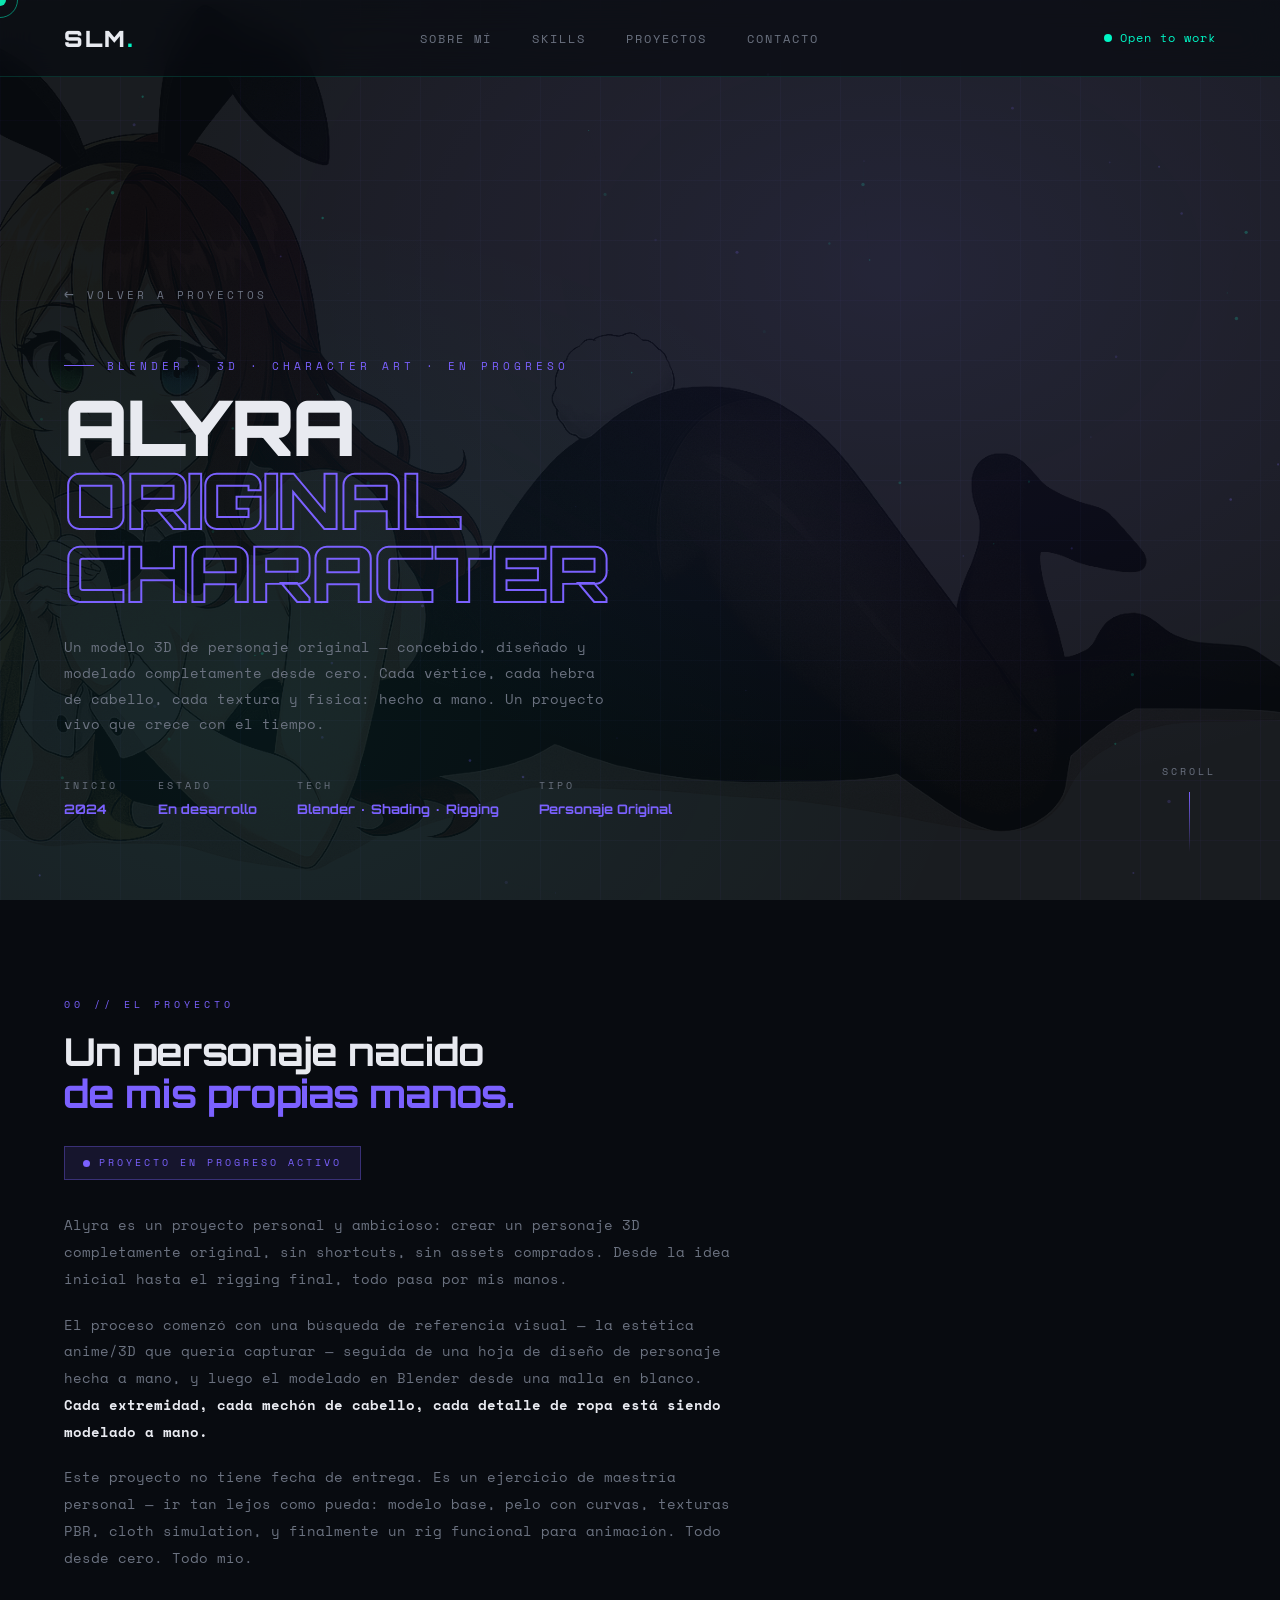
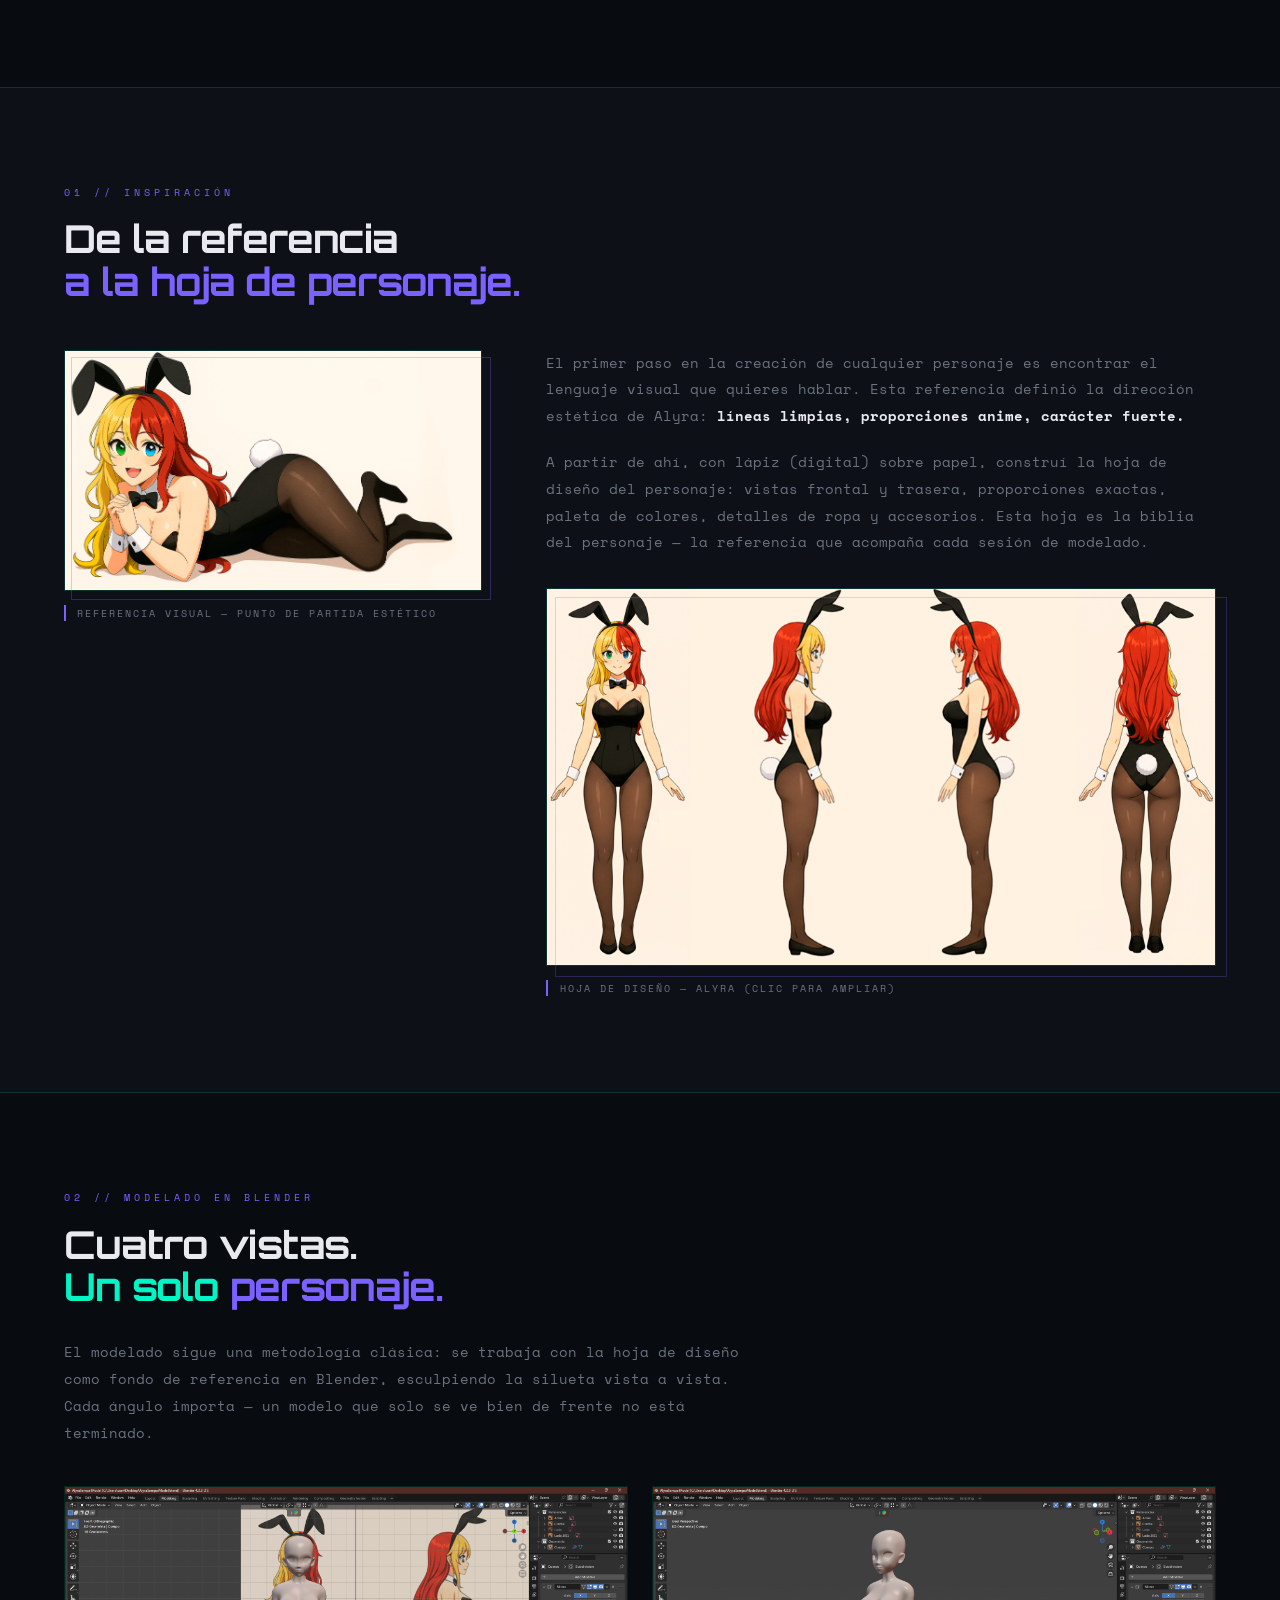
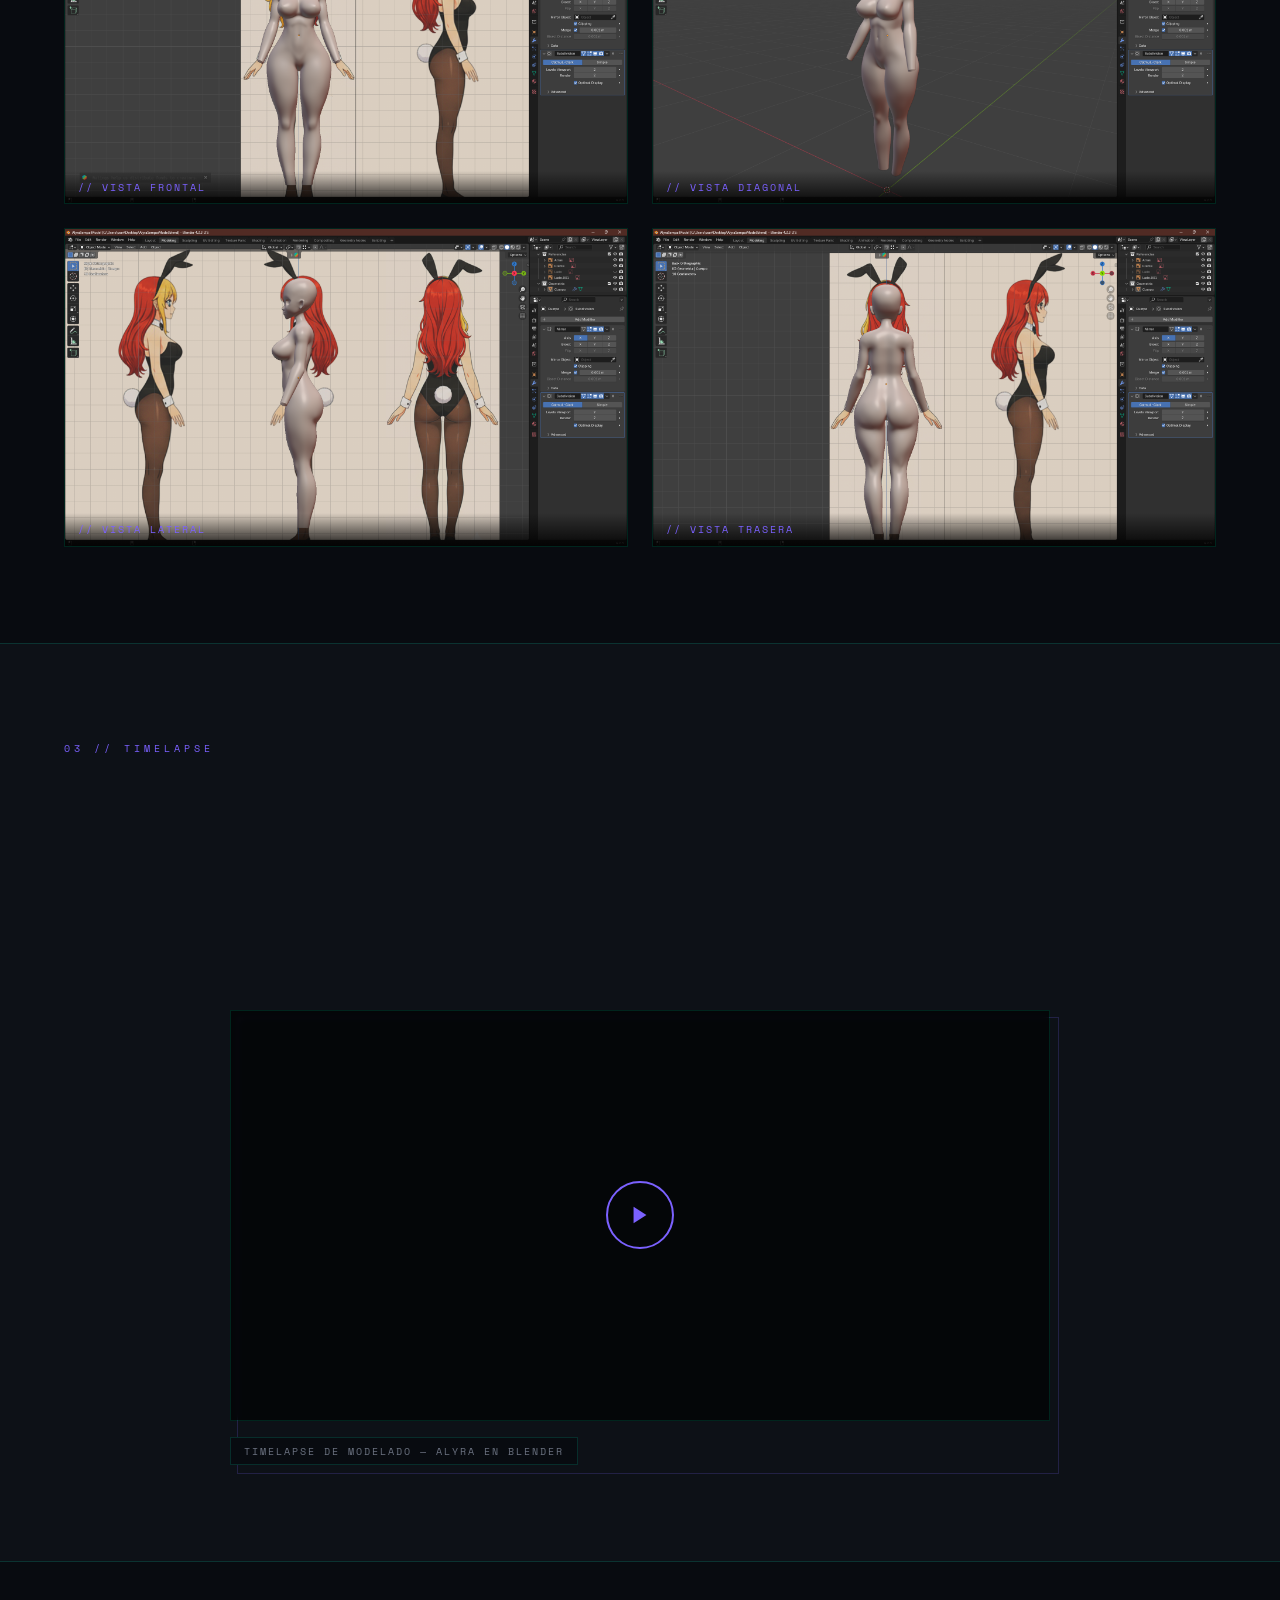
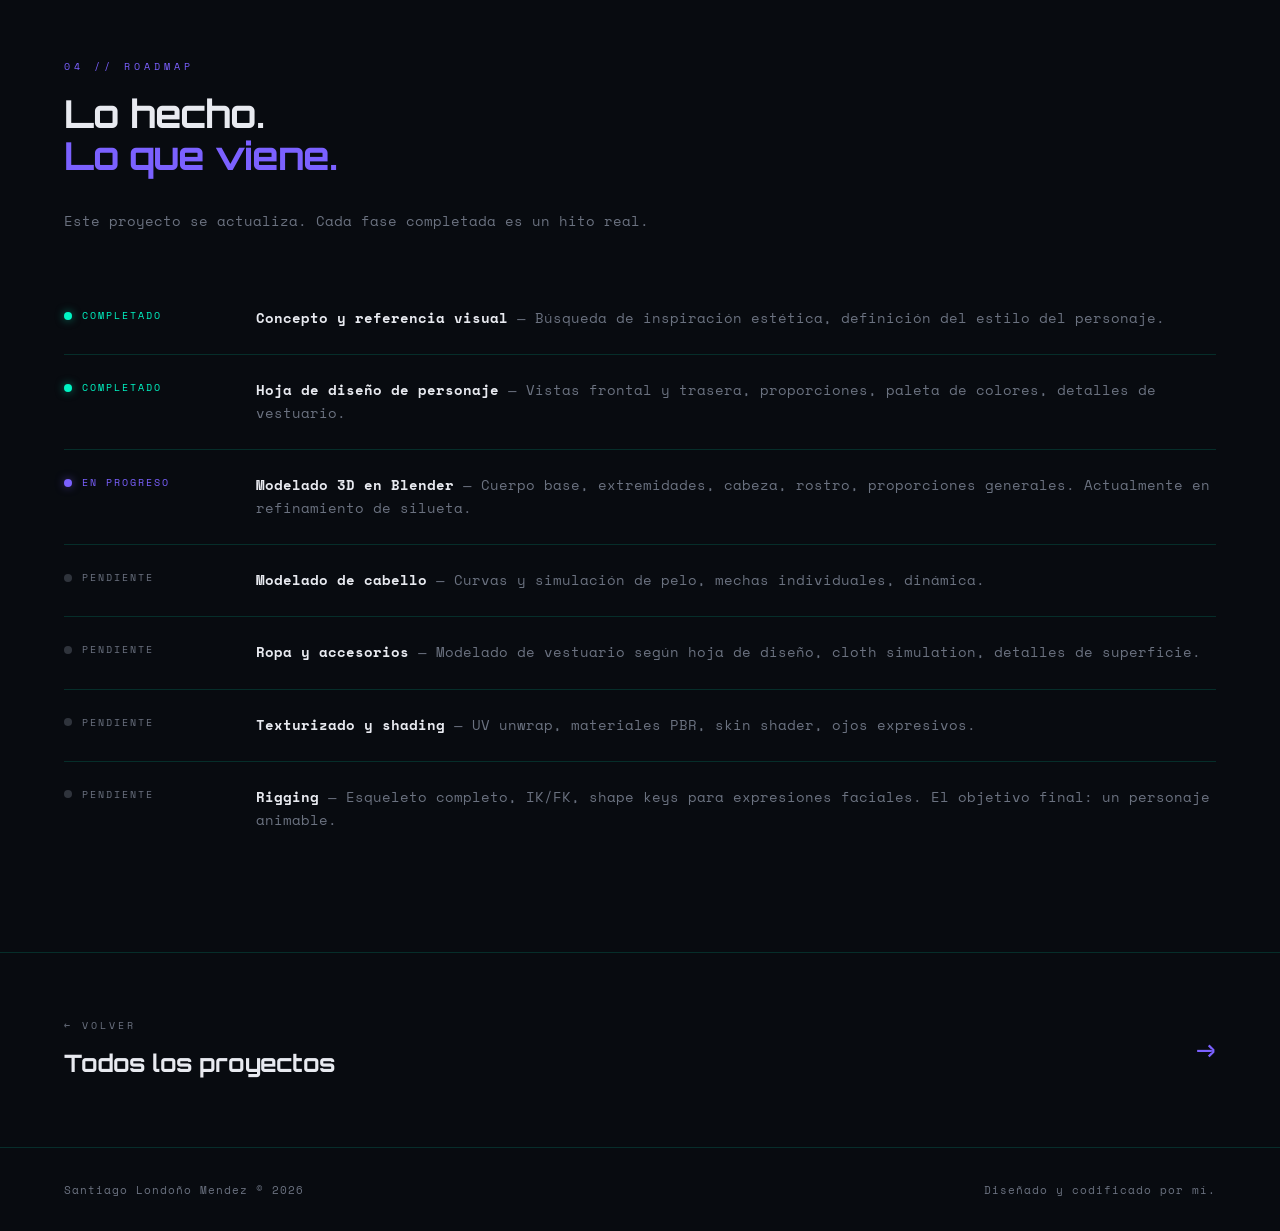
==== alyra.html @ a681f674 "Portafolio con videos configurados en LFS" ====
<!DOCTYPE html>
<html lang="es">
<head>
  <meta charset="UTF-8" />
  <meta name="viewport" content="width=device-width, initial-scale=1.0"/>
  <title>Alyra — Modelo 3D Original | SLM</title>
  <link rel="stylesheet" href="styles.css" />
  <link href="https://fonts.googleapis.com/css2?family=Orbitron:wght@400;700;900&family=Space+Mono:ital,wght@0,400;0,700;1,400&display=swap" rel="stylesheet"/>
  <style>
    /* ===== PROYECTO DETAIL PAGE (mismo base que listenmove) ===== */
    .proj-hero {
      min-height: 100vh;
      display: flex;
      align-items: flex-end;
      padding: 0 4rem 5rem;
      position: relative;
      overflow: hidden;
      z-index: 1;
    }
    .proj-hero-bg {
      position: absolute; inset: 0;
      background: radial-gradient(ellipse at 70% 30%, rgba(123,97,255,0.10) 0%, transparent 60%),
                  radial-gradient(ellipse at 20% 80%, rgba(0,245,196,0.06) 0%, transparent 50%);
      z-index: 0;
    }
    .proj-hero-grid {
      position: absolute; inset: 0;
      background-image:
        linear-gradient(rgba(123,97,255,.03) 1px, transparent 1px),
        linear-gradient(90deg, rgba(123,97,255,.03) 1px, transparent 1px);
      background-size: 60px 60px;
      pointer-events: none;
    }
    .proj-hero-visual {
      position: absolute; inset: 0; z-index: 0;
    }
    .proj-hero-visual img {
      width: 100%; height: 100%;
      object-fit: cover;
      object-position: center top;
      opacity: 0.07;
      filter: grayscale(60%) contrast(1.3);
    }
    .proj-hero-content {
      position: relative; z-index: 2; max-width: 800px;
    }
    .back-link {
      display: inline-flex; align-items: center; gap: .6rem;
      font-size: .7rem; letter-spacing: 3px; text-transform: uppercase;
      color: var(--text-muted); margin-bottom: 3rem;
      transition: color .2s; cursor: none;
    }
    .back-link:hover { color: var(--accent); }
    .back-link .arrow { font-size: 1rem; transition: transform .2s; }
    .back-link:hover .arrow { transform: translateX(-4px); }
    .proj-category {
      font-size: .7rem; letter-spacing: 4px; color: var(--accent2);
      text-transform: uppercase; margin-bottom: 1rem;
      display: flex; align-items: center; gap: .8rem;
    }
    .proj-category::before {
      content: ''; display: block; width: 30px; height: 1px;
      background: var(--accent2);
    }
    .proj-title {
      font-family: var(--font-display);
      font-size: clamp(2.8rem, 6vw, 5.5rem);
      font-weight: 900; line-height: .95;
      letter-spacing: -2px; margin-bottom: 1.5rem;
    }
    .proj-title span {
      display: block; color: transparent;
      -webkit-text-stroke: 2px var(--accent2);
    }
    .proj-subtitle {
      font-size: .9rem; color: var(--text-muted);
      max-width: 550px; line-height: 1.8; margin-bottom: 2.5rem;
    }
    .proj-meta { display: flex; gap: 2.5rem; flex-wrap: wrap; }
    .proj-meta-item { display: flex; flex-direction: column; gap: .25rem; }
    .proj-meta-label { font-size: .6rem; letter-spacing: 3px; color: var(--text-muted); text-transform: uppercase; }
    .proj-meta-val { font-size: .82rem; color: var(--accent2); font-family: var(--font-display); font-weight: 700; }
    .proj-scroll-hint {
      position: absolute; right: 4rem; bottom: 3rem;
      display: flex; flex-direction: column; align-items: center;
      gap: .8rem; font-size: .6rem; letter-spacing: 3px;
      color: var(--text-muted); text-transform: uppercase; z-index: 2;
    }
    .proj-scroll-line {
      width: 1px; height: 60px;
      background: linear-gradient(to bottom, var(--accent2), transparent);
      animation: scrollPulse 2s ease infinite;
    }
    @keyframes scrollPulse {
      0%,100% { opacity:.4; transform: scaleY(1); }
      50% { opacity:1; transform: scaleY(1.2); }
    }

    /* accent2 para Alyra = color violeta/magenta */
    :root { --accent2-rgb: 123,97,255; }

    /* ===== SECTIONS ===== */
    .proj-section {
      position: relative; z-index: 1; padding: 6rem 4rem;
    }
    .proj-section--dark {
      background: var(--bg2);
      border-top: 1px solid var(--border);
      border-bottom: 1px solid var(--border);
    }
    .section-eyebrow {
      font-size: .65rem; letter-spacing: 4px;
      color: var(--accent2); text-transform: uppercase; margin-bottom: 1rem;
    }
    .prose-title {
      font-family: var(--font-display);
      font-size: clamp(1.8rem, 3vw, 2.8rem);
      font-weight: 700; margin-bottom: 2rem;
      letter-spacing: -1px; line-height: 1.1;
    }
    .prose-title .hl { color: var(--accent2); }
    .prose-title .hl-g { color: var(--accent); }
    .prose {
      max-width: 680px; color: var(--text-muted);
      font-size: .88rem; line-height: 1.9;
    }
    .prose p { margin-bottom: 1.2rem; }
    .prose strong { color: var(--text); }

    /* ===== STATUS BADGE ===== */
    .wip-badge {
      display: inline-flex; align-items: center; gap: .6rem;
      background: rgba(123,97,255,.12);
      border: 1px solid rgba(123,97,255,.35);
      padding: .45rem 1.1rem;
      font-size: .65rem; letter-spacing: 3px;
      text-transform: uppercase; color: var(--accent2);
      margin-bottom: 2rem;
    }
    .wip-dot {
      width: 7px; height: 7px; border-radius: 50%;
      background: var(--accent2);
      animation: wipPulse 1.5s ease infinite;
    }
    @keyframes wipPulse {
      0%,100% { opacity:1; transform:scale(1); }
      50% { opacity:.4; transform:scale(.7); }
    }

    /* ===== INSPIRATION BLOCK ===== */
    .inspiration-grid {
      display: grid;
      grid-template-columns: 1fr 1.6fr;
      gap: 4rem; align-items: start;
      margin-top: 3rem;
    }
    .insp-img-wrap {
      position: relative;
    }
    .insp-img-wrap img {
      width: 100%; display: block;
      border: 1px solid var(--border);
      object-fit: cover;
    }
    .insp-img-glow {
      position: absolute; inset: -1px;
      border: 1px solid var(--accent2);
      opacity: .3; pointer-events: none;
      transform: translate(8px, 8px);
      transition: transform .4s;
    }
    .insp-img-wrap:hover .insp-img-glow { transform: translate(4px, 4px); }
    .insp-label {
      font-size: .6rem; letter-spacing: 2px;
      color: var(--text-muted); text-transform: uppercase;
      margin-top: .9rem; border-left: 2px solid var(--accent2);
      padding-left: .7rem;
    }

    /* ===== HOJA DE PERSONAJE ===== */
    .hoja-wrap {
      position: relative; margin-top: 2rem;
      cursor: zoom-in;
    }
    .hoja-wrap img {
      width: 100%; display: block;
      border: 1px solid var(--border);
    }
    .hoja-wrap:hover img { filter: brightness(1.05); }
    .hoja-glow {
      position: absolute; inset: -1px;
      border: 1px solid var(--accent2);
      opacity: .25; pointer-events: none;
      transform: translate(10px, 10px);
      transition: transform .4s;
    }
    .hoja-wrap:hover .hoja-glow { transform: translate(5px, 5px); }

    /* ===== VISTAS GRID ===== */
    .vistas-grid {
      display: grid;
      grid-template-columns: repeat(2, 1fr);
      gap: 1.5rem;
      margin-top: 2.5rem;
    }
    .vista-card {
      position: relative; overflow: hidden;
      background: #000; border: 1px solid var(--border);
      cursor: zoom-in; transition: border-color .3s;
    }
    .vista-card:hover { border-color: rgba(123,97,255,.5); }
    .vista-card img {
      width: 100%; display: block;
      object-fit: cover; transition: transform .4s, filter .3s;
    }
    .vista-card:hover img { transform: scale(1.03); filter: brightness(1.08); }
    .vista-card-label {
      position: absolute; bottom: 0; left: 0; right: 0;
      padding: .5rem .8rem;
      background: linear-gradient(transparent, rgba(0,0,0,.85));
      font-size: .6rem; letter-spacing: 2px;
      color: var(--accent2); text-transform: uppercase;
    }
    .vista-glow {
      position: absolute; inset: -1px;
      border: 1px solid var(--accent2);
      opacity: 0; pointer-events: none;
      transition: opacity .3s;
    }
    .vista-card:hover .vista-glow { opacity: .3; }

    /* ===== TIMELAPSE VIDEO ===== */
    .video-player {
      position: relative; background: #000;
      border: 1px solid var(--border);
      overflow: hidden; cursor: pointer;
    }
    .video-player video {
      width: 100%; display: block; object-fit: cover;
    }
    .vp-init-overlay {
      position: absolute; inset: 0;
      display: flex; align-items: center; justify-content: center;
      background: rgba(8,11,16,.55);
      backdrop-filter: blur(3px);
      transition: opacity .3s; z-index: 4;
    }
    .vp-init-overlay.hidden { opacity: 0; pointer-events: none; }
    .vp-big-btn {
      width: 68px; height: 68px; background: none;
      border: 2px solid var(--accent2); border-radius: 50%;
      display: flex; align-items: center; justify-content: center;
      color: var(--accent2); transition: all .2s; cursor: pointer;
    }
    .vp-big-btn:hover { background: var(--accent2); color: var(--bg); transform: scale(1.1); }
    .vp-controls {
      position: absolute; bottom: 0; left: 0; right: 0;
      padding: .5rem .8rem .6rem;
      background: linear-gradient(transparent, rgba(0,0,0,.85));
      display: flex; align-items: center; gap: .6rem;
      z-index: 5; opacity: 0; transition: opacity .25s;
    }
    .video-player:hover .vp-controls,
    .video-player.active .vp-controls { opacity: 1; }
    .vp-btn {
      background: none; border: none; cursor: pointer;
      color: var(--accent2); padding: 2px;
      display: flex; align-items: center; justify-content: center;
      flex-shrink: 0; transition: color .15s, transform .15s;
    }
    .vp-btn:hover { color: #fff; transform: scale(1.15); }
    .vp-btn svg { pointer-events: none; }
    .vp-progress {
      flex: 1; position: relative; height: 4px;
      background: rgba(255,255,255,.2); border-radius: 2px; cursor: pointer;
    }
    .vp-progress-fill {
      position: absolute; top: 0; left: 0;
      height: 100%; width: 0%;
      background: linear-gradient(90deg, var(--accent2), var(--accent));
      border-radius: 2px; pointer-events: none;
      transition: width .1s linear;
    }
    .vp-progress-thumb {
      position: absolute; top: 50%; transform: translateY(-50%);
      width: 12px; height: 12px; background: var(--accent2);
      border-radius: 50%; margin-left: -6px; pointer-events: none;
      transition: left .1s linear;
      box-shadow: 0 0 6px rgba(123,97,255,.6);
    }
    .vp-time {
      font-size: .6rem; letter-spacing: 1px;
      color: var(--text-muted); white-space: nowrap;
      flex-shrink: 0; min-width: 72px; text-align: right;
    }
    .vp-seek-flash {
      position: absolute; top: 50%; left: 50%;
      transform: translate(-50%,-50%);
      font-family: var(--font-display); font-size: .75rem;
      letter-spacing: 2px; color: var(--accent2);
      background: rgba(8,11,16,.7); padding: .4rem .9rem;
      border: 1px solid var(--border); pointer-events: none;
      opacity: 0; transition: opacity .2s; z-index: 6; white-space: nowrap;
    }
    .vp-seek-flash.show { opacity: 1; }
    .vp-btn.vp-fs { margin-left: auto; }

    /* Fullscreen scaling */
    .video-player:-webkit-full-screen,
    .video-player:fullscreen {
      background: #000; width: 100vw !important; height: 100vh !important;
      display: flex; align-items: center; justify-content: center;
    }
    .video-player:-webkit-full-screen video,
    .video-player:fullscreen video {
      width: 100vw !important; height: 100vh !important;
      object-fit: contain !important; max-height: 100vh;
    }
    .video-player:-webkit-full-screen .vp-controls,
    .video-player:fullscreen .vp-controls {
      position: fixed; bottom: 0; left: 0; right: 0;
      z-index: 99999; opacity: 1;
    }

    /* ===== ROADMAP ===== */
    .roadmap {
      margin-top: 3rem;
      display: flex; flex-direction: column; gap: 0;
    }
    .roadmap-item {
      display: grid; grid-template-columns: 160px 1fr;
      gap: 2rem; align-items: start;
      padding: 1.5rem 0; border-bottom: 1px solid var(--border);
      position: relative;
    }
    .roadmap-item:last-child { border-bottom: none; }
    .roadmap-status {
      display: flex; align-items: center; gap: .6rem;
      font-size: .65rem; letter-spacing: 2px;
      text-transform: uppercase;
    }
    .roadmap-status.done { color: var(--accent); }
    .roadmap-status.done .rs-dot { background: var(--accent); box-shadow: 0 0 8px rgba(0,245,196,.5); }
    .roadmap-status.wip { color: var(--accent2); }
    .roadmap-status.wip .rs-dot {
      background: var(--accent2);
      box-shadow: 0 0 8px rgba(123,97,255,.5);
      animation: wipPulse 1.5s ease infinite;
    }
    .roadmap-status.pending { color: var(--text-muted); }
    .roadmap-status.pending .rs-dot { background: var(--text-muted); opacity: .4; }
    .rs-dot { width: 8px; height: 8px; border-radius: 50%; flex-shrink: 0; }
    .roadmap-desc { font-size: .85rem; color: var(--text-muted); line-height: 1.7; }
    .roadmap-desc strong { color: var(--text); }

    /* ===== MEDIA CONTAINER (labels) ===== */
    .media-container { position: relative; }
    .media-label {
      position: relative; display: inline-block;
      margin-top: 1rem; left: 0;
      background: var(--bg); border: 1px solid var(--border);
      color: var(--text-muted); font-size: .6rem;
      letter-spacing: 2px; padding: .3rem .8rem;
      text-transform: uppercase; z-index: 10;
    }
    .media-glow {
      position: absolute; inset: -1px;
      border: 1px solid var(--accent2);
      opacity: .2; pointer-events: none;
      transform: translate(8px,8px); transition: transform .4s;
    }
    .media-container:hover .media-glow { transform: translate(4px,4px); }

    /* ===== NEXT / BACK ===== */
    .next-proj {
      border-top: 1px solid var(--border);
      padding: 4rem; display: flex;
      align-items: center; justify-content: space-between;
      position: relative; z-index: 1; transition: background .3s;
    }
    .next-proj:hover { background: var(--bg2); }
    .next-label { font-size: .65rem; letter-spacing: 3px; color: var(--text-muted); text-transform: uppercase; margin-bottom: .5rem; }
    .next-title { font-family: var(--font-display); font-size: 1.5rem; font-weight: 700; color: var(--text); transition: color .3s; }
    .next-proj:hover .next-title { color: var(--accent2); }
    .next-arrow { font-size: 2rem; color: var(--accent2); transition: transform .3s; }
    .next-proj:hover .next-arrow { transform: translateX(8px); }

    /* ===== LIGHTBOX ===== */
    .lightbox-overlay {
      position: fixed; inset: 0;
      background: rgba(0,0,0,.93);
      z-index: 9999; display: flex;
      align-items: center; justify-content: center;
      opacity: 0; pointer-events: none; transition: opacity .3s;
      cursor: zoom-out;
    }
    .lightbox-overlay.active { opacity: 1; pointer-events: all; }
    .lightbox-overlay img {
      max-width: 92vw; max-height: 90vh;
      object-fit: contain;
      border: 1px solid rgba(123,97,255,.3);
      box-shadow: 0 0 60px rgba(123,97,255,.15);
    }
    .lightbox-close {
      position: absolute; top: 1.5rem; right: 1.5rem;
      background: none; border: 1px solid rgba(123,97,255,.4);
      color: var(--accent2); font-size: 1.2rem;
      width: 40px; height: 40px;
      display: flex; align-items: center; justify-content: center;
      cursor: pointer; transition: all .2s;
    }
    .lightbox-close:hover { background: var(--accent2); color: var(--bg); }

    /* ===== RESPONSIVE ===== */
    @media (max-width: 900px) {
      .proj-hero { padding: 0 1.5rem 4rem; }
      .proj-scroll-hint { display: none; }
      .proj-section { padding: 4rem 1.5rem; }
      .inspiration-grid { grid-template-columns: 1fr; gap: 2.5rem; }
      .vistas-grid { grid-template-columns: 1fr; }
      .roadmap-item { grid-template-columns: 1fr; gap: .5rem; }
      .next-proj { padding: 3rem 1.5rem; }
    }
  </style>
</head>
<body>

  <div class="cursor"></div>
  <div class="cursor-trail"></div>
  <canvas id="particles-canvas"></canvas>

  <!-- NAVBAR -->
  <nav class="navbar">
    <a href="index.html" class="nav-logo">SLM<span class="dot">.</span></a>
    <ul class="nav-links">
      <li><a href="index.html#sobre-mi">Sobre mí</a></li>
      <li><a href="index.html#habilidades">Skills</a></li>
      <li><a href="index.html#proyectos">Proyectos</a></li>
      <li><a href="index.html#contacto">Contacto</a></li>
    </ul>
    <div class="nav-status">
      <span class="status-dot"></span> Open to work
    </div>
  </nav>

  <!-- ── HERO ── -->
  <section class="proj-hero">
    <div class="proj-hero-bg"></div>
    <div class="proj-hero-grid"></div>
    <div class="proj-hero-visual">
      <img src="Alyra/LadyConejita.png" alt="Alyra reference" />
    </div>

    <div class="proj-hero-content">
      <a href="index.html#proyectos" class="back-link">
        <span class="arrow">←</span> Volver a proyectos
      </a>
      <div class="proj-category">Blender · 3D · Character Art · En progreso</div>
      <h1 class="proj-title">
        ALYRA
        <span>ORIGINAL CHARACTER</span>
      </h1>
      <p class="proj-subtitle">
        Un modelo 3D de personaje original — concebido, diseñado y modelado completamente
        desde cero. Cada vértice, cada hebra de cabello, cada textura y física: hecho a mano.
        Un proyecto vivo que crece con el tiempo.
      </p>
      <div class="proj-meta">
        <div class="proj-meta-item">
          <span class="proj-meta-label">Inicio</span>
          <span class="proj-meta-val">2024</span>
        </div>
        <div class="proj-meta-item">
          <span class="proj-meta-label">Estado</span>
          <span class="proj-meta-val">En desarrollo</span>
        </div>
        <div class="proj-meta-item">
          <span class="proj-meta-label">Tech</span>
          <span class="proj-meta-val">Blender · Shading · Rigging</span>
        </div>
        <div class="proj-meta-item">
          <span class="proj-meta-label">Tipo</span>
          <span class="proj-meta-val">Personaje Original</span>
        </div>
      </div>
    </div>

    <div class="proj-scroll-hint">
      <span>scroll</span>
      <div class="proj-scroll-line"></div>
    </div>
  </section>

  <!-- ── INTRO ── -->
  <section class="proj-section reveal">
    <div class="section-eyebrow">00 // El proyecto</div>
    <h2 class="prose-title">Un personaje nacido<br><span class="hl">de mis propias manos.</span></h2>
    <div class="wip-badge">
      <div class="wip-dot"></div>
      Proyecto en progreso activo
    </div>
    <div class="prose">
      <p>
        Alyra es un proyecto personal y ambicioso: crear un personaje 3D completamente original,
        sin shortcuts, sin assets comprados. Desde la idea inicial hasta el rigging final,
        todo pasa por mis manos.
      </p>
      <p>
        El proceso comenzó con una búsqueda de referencia visual — la estética anime/3D que quería
        capturar — seguida de una hoja de diseño de personaje hecha a mano, y luego el modelado
        en Blender desde una malla en blanco. <strong>Cada extremidad, cada mechón de cabello,
        cada detalle de ropa está siendo modelado a mano.</strong>
      </p>
      <p>
        Este proyecto no tiene fecha de entrega. Es un ejercicio de maestría personal — ir tan lejos
        como pueda: modelo base, pelo con curvas, texturas PBR, cloth simulation, y finalmente
        un rig funcional para animación. Todo desde cero. Todo mío.
      </p>
    </div>
  </section>

  <!-- ── INSPIRACIÓN ── -->
  <section class="proj-section proj-section--dark">
    <div class="section-eyebrow">01 // Inspiración</div>
    <h2 class="prose-title reveal">De la referencia<br><span class="hl">a la hoja de personaje.</span></h2>

    <div class="inspiration-grid reveal">
      <div>
        <div class="insp-img-wrap" style="cursor:zoom-in;">
          <img src="Alyra/LadyConejita.png" alt="Referencia Lady Conejita" id="insp-ref" />
          <div class="insp-img-glow"></div>
        </div>
        <div class="insp-label">Referencia visual — punto de partida estético</div>
      </div>

      <div>
        <div class="prose" style="margin-bottom:1.5rem;">
          <p>
            El primer paso en la creación de cualquier personaje es encontrar el lenguaje visual
            que quieres hablar. Esta referencia definió la dirección estética de Alyra:
            <strong>líneas limpias, proporciones anime, carácter fuerte.</strong>
          </p>
          <p>
            A partir de ahí, con lápiz (digital) sobre papel, construí la hoja de diseño del personaje:
            vistas frontal y trasera, proporciones exactas, paleta de colores, detalles de ropa y accesorios.
            Esta hoja es la biblia del personaje — la referencia que acompaña cada sesión de modelado.
          </p>
        </div>
        <div class="hoja-wrap" id="hoja-clickable">
          <img src="Alyra/hoja diseñoCorrecta.png" alt="Hoja de diseño de personaje Alyra" />
          <div class="hoja-glow"></div>
        </div>
        <div class="insp-label" style="margin-top:.9rem;">Hoja de diseño — Alyra (clic para ampliar)</div>
      </div>
    </div>
  </section>

  <!-- ── MODELADO ── -->
  <section class="proj-section">
    <div class="section-eyebrow">02 // Modelado en Blender</div>
    <h2 class="prose-title reveal">Cuatro vistas.<br><span class="hl-g">Un solo</span> <span class="hl">personaje.</span></h2>

    <div class="prose reveal" style="margin-bottom:2.5rem;">
      <p>
        El modelado sigue una metodología clásica: se trabaja con la hoja de diseño como fondo
        de referencia en Blender, esculpiendo la silueta vista a vista. Cada ángulo importa —
        un modelo que solo se ve bien de frente no está terminado.
      </p>
    </div>

    <div class="vistas-grid reveal">
      <div class="vista-card" data-img="Alyra/Mirar2.png">
        <img src="Alyra/Mirar2.png" alt="Vista frontal — Alyra en Blender" />
        <div class="vista-card-label">// Vista frontal</div>
        <div class="vista-glow"></div>
      </div>
      <div class="vista-card" data-img="Alyra/mirar1.png">
        <img src="Alyra/mirar1.png" alt="Vista diagonal — Alyra en Blender" />
        <div class="vista-card-label">// Vista diagonal</div>
        <div class="vista-glow"></div>
      </div>
      <div class="vista-card" data-img="Alyra/lateral.png">
        <img src="Alyra/lateral.png" alt="Vista lateral — Alyra en Blender" />
        <div class="vista-card-label">// Vista lateral</div>
        <div class="vista-glow"></div>
      </div>
      <div class="vista-card" data-img="Alyra/tracera.png">
        <img src="Alyra/tracera.png" alt="Vista trasera — Alyra en Blender" />
        <div class="vista-card-label">// Vista trasera</div>
        <div class="vista-glow"></div>
      </div>
    </div>
  </section>

  <!-- ── TIMELAPSE ── -->
  <section class="proj-section proj-section--dark">
    <div class="section-eyebrow">03 // Timelapse</div>
    <h2 class="prose-title reveal">De la nada<br><span class="hl">a la forma.</span></h2>

    <div class="prose reveal" style="margin-bottom:2.5rem;">
      <p>
        Este timelapse documenta el progreso del modelado: desde los primeros bloques sin forma
        hasta las curvas y silueta reconocibles del personaje. Cada frame fue capturado durante
        sesiones reales de trabajo.
      </p>
    </div>

    <div class="reveal" style="max-width: 820px; margin: 0 auto;">
      <div class="media-container">
        <div class="video-player" data-vid="vid-alyra">
          <video id="vid-alyra" src="Alyra/VideoAlyra.mp4" preload="metadata" playsinline></video>
          <div class="vp-init-overlay" id="vpi-alyra">
            <button class="vp-big-btn">
              <svg viewBox="0 0 24 24" fill="currentColor" width="22" height="22"><polygon points="5,3 19,12 5,21"/></svg>
            </button>
          </div>
          <div class="vp-seek-flash" id="vsf-alyra"></div>
          <div class="vp-controls">
            <button class="vp-btn" data-action="rewind" title="-10s">
              <svg viewBox="0 0 24 24" fill="currentColor" width="18" height="18"><path d="M12 5V1L7 6l5 5V7c3.31 0 6 2.69 6 6s-2.69 6-6 6-6-2.69-6-6H4c0 4.42 3.58 8 8 8s8-3.58 8-8-3.58-8-8-8z"/></svg>
            </button>
            <button class="vp-btn" data-action="playpause" title="Play/Pause">
              <svg class="icon-pause" viewBox="0 0 24 24" fill="currentColor" width="20" height="20"><rect x="5" y="3" width="4" height="18" rx="1"/><rect x="15" y="3" width="4" height="18" rx="1"/></svg>
              <svg class="icon-play" viewBox="0 0 24 24" fill="currentColor" width="20" height="20" style="display:none"><polygon points="5,3 19,12 5,21"/></svg>
            </button>
            <button class="vp-btn" data-action="forward" title="+10s">
              <svg viewBox="0 0 24 24" fill="currentColor" width="18" height="18"><path d="M12 5V1l5 5-5 5V7c-3.31 0-6 2.69-6 6s2.69 6 6 6 6-2.69 6-6h2c0 4.42-3.58 8-8 8s-8-3.58-8-8 3.58-8 8-8z"/></svg>
            </button>
            <div class="vp-progress" data-action="seek">
              <div class="vp-progress-fill"></div>
              <div class="vp-progress-thumb"></div>
            </div>
            <span class="vp-time">0:00 / 0:00</span>
            <button class="vp-btn vp-fs" data-action="fullscreen" title="Pantalla completa">
              <svg viewBox="0 0 24 24" fill="currentColor" width="16" height="16"><path d="M7 14H5v5h5v-2H7v-3zm-2-4h2V7h3V5H5v5zm12 7h-3v2h5v-5h-2v3zM14 5v2h3v3h2V5h-5z"/></svg>
            </button>
          </div>
        </div>
        <div class="media-label">Timelapse de modelado — Alyra en Blender</div>
        <div class="media-glow"></div>
      </div>
    </div>
  </section>

  <!-- ── ROADMAP ── -->
  <section class="proj-section">
    <div class="section-eyebrow">04 // Roadmap</div>
    <h2 class="prose-title reveal">Lo hecho.<br><span class="hl">Lo que viene.</span></h2>

    <div class="prose reveal" style="margin-bottom:.5rem;">
      <p>Este proyecto se actualiza. Cada fase completada es un hito real.</p>
    </div>

    <div class="roadmap reveal">
      <div class="roadmap-item">
        <div class="roadmap-status done">
          <div class="rs-dot"></div> Completado
        </div>
        <div class="roadmap-desc">
          <strong>Concepto y referencia visual</strong> — Búsqueda de inspiración estética,
          definición del estilo del personaje.
        </div>
      </div>
      <div class="roadmap-item">
        <div class="roadmap-status done">
          <div class="rs-dot"></div> Completado
        </div>
        <div class="roadmap-desc">
          <strong>Hoja de diseño de personaje</strong> — Vistas frontal y trasera, proporciones,
          paleta de colores, detalles de vestuario.
        </div>
      </div>
      <div class="roadmap-item">
        <div class="roadmap-status wip">
          <div class="rs-dot"></div> En progreso
        </div>
        <div class="roadmap-desc">
          <strong>Modelado 3D en Blender</strong> — Cuerpo base, extremidades, cabeza,
          rostro, proporciones generales. Actualmente en refinamiento de silueta.
        </div>
      </div>
      <div class="roadmap-item">
        <div class="roadmap-status pending">
          <div class="rs-dot"></div> Pendiente
        </div>
        <div class="roadmap-desc">
          <strong>Modelado de cabello</strong> — Curvas y simulación de pelo,
          mechas individuales, dinámica.
        </div>
      </div>
      <div class="roadmap-item">
        <div class="roadmap-status pending">
          <div class="rs-dot"></div> Pendiente
        </div>
        <div class="roadmap-desc">
          <strong>Ropa y accesorios</strong> — Modelado de vestuario según hoja de diseño,
          cloth simulation, detalles de superficie.
        </div>
      </div>
      <div class="roadmap-item">
        <div class="roadmap-status pending">
          <div class="rs-dot"></div> Pendiente
        </div>
        <div class="roadmap-desc">
          <strong>Texturizado y shading</strong> — UV unwrap, materiales PBR,
          skin shader, ojos expresivos.
        </div>
      </div>
      <div class="roadmap-item">
        <div class="roadmap-status pending">
          <div class="rs-dot"></div> Pendiente
        </div>
        <div class="roadmap-desc">
          <strong>Rigging</strong> — Esqueleto completo, IK/FK, shape keys para expresiones
          faciales. El objetivo final: un personaje animable.
        </div>
      </div>
    </div>
  </section>

  <!-- ── BACK ── -->
  <a href="index.html#proyectos" class="next-proj">
    <div>
      <div class="next-label">← Volver</div>
      <div class="next-title">Todos los proyectos</div>
    </div>
    <div class="next-arrow">→</div>
  </a>

  <footer class="footer">
    <span>Santiago Londoño Mendez © 2026</span>
    <span>Diseñado y codificado por mí.</span>
  </footer>

  <!-- LIGHTBOX -->
  <div class="lightbox-overlay" id="lightbox">
    <button class="lightbox-close" id="lightbox-close">✕</button>
    <img id="lightbox-img" src="" alt="" />
  </div>

  <script src="script.js"></script>
  <script>
  /* =====================================================================
     VIDEO PLAYER
     ===================================================================== */
  (function initPlayers() {
    function fmtTime(s) {
      if (isNaN(s)) return '0:00';
      const m = Math.floor(s / 60);
      const sec = Math.floor(s % 60).toString().padStart(2, '0');
      return m + ':' + sec;
    }
    function showFlash(flashEl, msg) {
      if (!flashEl) return;
      flashEl.textContent = msg;
      flashEl.classList.add('show');
      clearTimeout(flashEl._t);
      flashEl._t = setTimeout(() => flashEl.classList.remove('show'), 700);
    }

    document.querySelectorAll('.video-player').forEach(function(player) {
      const video   = player.querySelector('video');
      const initOv  = player.querySelector('.vp-init-overlay');
      const flashEl = player.querySelector('.vp-seek-flash');
      const fill    = player.querySelector('.vp-progress-fill');
      const thumb   = player.querySelector('.vp-progress-thumb');
      const timeEl  = player.querySelector('.vp-time');
      const ppBtn   = player.querySelector('[data-action="playpause"]');
      const iconPlay  = ppBtn ? ppBtn.querySelector('.icon-play')  : null;
      const iconPause = ppBtn ? ppBtn.querySelector('.icon-pause') : null;
      const progBar = player.querySelector('[data-action="seek"]');
      if (!video) return;

      function syncIcons() {
        if (!iconPlay || !iconPause) return;
        iconPlay.style.display  = video.paused ? 'block' : 'none';
        iconPause.style.display = video.paused ? 'none'  : 'block';
      }
      function updateProgress() {
        if (!video.duration) return;
        const pct = (video.currentTime / video.duration) * 100;
        if (fill)  fill.style.width = pct + '%';
        if (thumb) thumb.style.left = pct + '%';
        if (timeEl) timeEl.textContent = fmtTime(video.currentTime) + ' / ' + fmtTime(video.duration);
      }

      if (initOv) {
        const bigBtn = initOv.querySelector('.vp-big-btn');
        if (bigBtn) bigBtn.addEventListener('click', function(e) {
          e.stopPropagation();
          video.play().then(function() {
            initOv.classList.add('hidden');
            player.classList.add('active');
            syncIcons();
          }).catch(console.error);
        });
      }
      video.addEventListener('click', function() {
        if (video.paused) { video.play().then(() => { syncIcons(); player.classList.add('active'); }); }
        else { video.pause(); syncIcons(); }
      });
      if (ppBtn) ppBtn.addEventListener('click', function(e) {
        e.stopPropagation();
        if (video.paused) { video.play().then(() => { syncIcons(); player.classList.add('active'); }); }
        else { video.pause(); syncIcons(); }
      });

      /* ── fullscreen toggle ── */
      var fsIconEnter = '<path d="M7 14H5v5h5v-2H7v-3zm-2-4h2V7h3V5H5v5zm12 7h-3v2h5v-5h-2v3zM14 5v2h3v3h2V5h-5z"/>';
      var fsIconExit  = '<path d="M5 16h3v3h2v-5H5v2zm3-8H5v2h5V5H8v3zm6 11h2v-3h3v-2h-5v5zm2-11V5h-2v5h5V8h-3z"/>';
      player.querySelectorAll('[data-action="fullscreen"]').forEach(function(btn) {
        var btnSvg = btn.querySelector('svg');
        function updateFsIcon() {
          var isFs = (document.fullscreenElement === player || document.webkitFullscreenElement === player);
          if (btnSvg) btnSvg.innerHTML = isFs ? fsIconExit : fsIconEnter;
          btn.title = isFs ? 'Salir de pantalla completa' : 'Pantalla completa';
        }
        btn.addEventListener('click', function(e) {
          e.stopPropagation();
          var isFs = (document.fullscreenElement === player || document.webkitFullscreenElement === player);
          if (isFs) {
            if (document.exitFullscreen) document.exitFullscreen();
            else if (document.webkitExitFullscreen) document.webkitExitFullscreen();
          } else {
            if (player.requestFullscreen) player.requestFullscreen();
            else if (player.webkitRequestFullscreen) player.webkitRequestFullscreen();
          }
        });
        document.addEventListener('fullscreenchange', updateFsIcon);
        document.addEventListener('webkitfullscreenchange', updateFsIcon);
      });

      player.querySelectorAll('[data-action="rewind"]').forEach(function(btn) {
        btn.addEventListener('click', function(e) {
          e.stopPropagation();
          video.currentTime = Math.max(0, video.currentTime - 10);
          showFlash(flashEl, '← 10s'); updateProgress();
        });
      });
      player.querySelectorAll('[data-action="forward"]').forEach(function(btn) {
        btn.addEventListener('click', function(e) {
          e.stopPropagation();
          video.currentTime = Math.min(video.duration || 0, video.currentTime + 10);
          showFlash(flashEl, '+10s →'); updateProgress();
        });
      });

      if (progBar) {
        let seeking = false;
        function seekTo(e) {
          const rect = progBar.getBoundingClientRect();
          const pct  = Math.max(0, Math.min(1, (e.clientX - rect.left) / rect.width));
          video.currentTime = pct * (video.duration || 0);
          updateProgress();
        }
        progBar.addEventListener('mousedown', function(e) { e.stopPropagation(); seeking = true; seekTo(e); });
        window.addEventListener('mousemove', function(e) { if (seeking) seekTo(e); });
        window.addEventListener('mouseup', function() { seeking = false; });
        progBar.addEventListener('touchstart', function(e) { e.stopPropagation(); seeking = true; seekTo(e.touches[0]); }, { passive: true });
        window.addEventListener('touchmove', function(e) { if (seeking) seekTo(e.touches[0]); }, { passive: true });
        window.addEventListener('touchend', function() { seeking = false; });
      }

      video.addEventListener('timeupdate', updateProgress);
      video.addEventListener('loadedmetadata', updateProgress);
      video.addEventListener('ended', function() {
        if (!video.loop) { initOv && initOv.classList.remove('hidden'); syncIcons(); }
      });
    });
  })();

  /* =====================================================================
     LIGHTBOX — imágenes clickeables
     ===================================================================== */
  (function initLightbox() {
    const overlay  = document.getElementById('lightbox');
    const lbImg    = document.getElementById('lightbox-img');
    const closeBtn = document.getElementById('lightbox-close');
    if (!overlay || !lbImg) return;

    function open(src, alt) {
      lbImg.src = src; lbImg.alt = alt || '';
      overlay.classList.add('active');
      document.body.style.overflow = 'hidden';
    }
    function close() {
      overlay.classList.remove('active');
      document.body.style.overflow = '';
    }

    /* Todas las imágenes clickeables */
    document.querySelectorAll('.vista-card, .insp-img-wrap, .hoja-wrap').forEach(function(el) {
      el.addEventListener('click', function() {
        const img = el.querySelector('img') || el;
        const src = el.dataset.img || (img.tagName === 'IMG' ? img.src : '');
        if (src) open(src, img.alt || '');
      });
    });

    overlay.addEventListener('click', function(e) {
      if (e.target === overlay || e.target === lbImg) close();
    });
    if (closeBtn) closeBtn.addEventListener('click', close);
    document.addEventListener('keydown', function(e) { if (e.key === 'Escape') close(); });
  })();
  </script>
</body>
</html>
---- styles.css ----
/* ===== VARIABLES & RESET ===== */
:root {
  --bg: #080b10;
  --bg2: #0d1117;
  --surface: #111820;
  --accent: #00f5c4;
  --accent2: #7b61ff;
  --text: #e8eaf0;
  --text-muted: #6b7280;
  --border: rgba(0, 245, 196, 0.15);
  --glow: 0 0 30px rgba(0, 245, 196, 0.25);
  --font-display: 'Orbitron', monospace;
  --font-body: 'Space Mono', monospace;
}

*, *::before, *::after { margin: 0; padding: 0; box-sizing: border-box; }
html { scroll-behavior: smooth; }
body {
  background: var(--bg);
  color: var(--text);
  font-family: var(--font-body);
  font-size: 15px;
  line-height: 1.7;
  overflow-x: hidden;
  cursor: none;
}
a { color: inherit; text-decoration: none; }

/* ===== CANVAS ===== */
#particles-canvas {
  position: fixed; top: 0; left: 0;
  width: 100%; height: 100%;
  pointer-events: none;
  z-index: 0; opacity: 0.4;
}

/* ===== CURSOR ===== */
.cursor {
  width: 12px; height: 12px;
  background: var(--accent);
  border-radius: 50%;
  position: fixed; pointer-events: none;
  z-index: 9999;
  transform: translate(-50%,-50%);
  transition: width .2s, height .2s;
  mix-blend-mode: difference;
}
.cursor-trail {
  width: 36px; height: 36px;
  border: 1px solid var(--accent);
  border-radius: 50%;
  position: fixed; pointer-events: none;
  z-index: 9998;
  transform: translate(-50%,-50%);
  opacity: 0.5;
}

/* ===== NAVBAR ===== */
.navbar {
  position: fixed; top: 0; left: 0; right: 0; z-index: 100;
  display: flex; align-items: center; justify-content: space-between;
  padding: 1.2rem 4rem;
  background: rgba(8,11,16,0.7);
  backdrop-filter: blur(16px);
  border-bottom: 1px solid var(--border);
  transition: all .3s;
}
.nav-logo { font-family: var(--font-display); font-size: 1.4rem; font-weight: 900; letter-spacing: 2px; color: var(--text); text-decoration: none; cursor: none; }
a.nav-logo:hover { color: var(--accent); }
.dot { color: var(--accent); }
.nav-links { display: flex; gap: 2.5rem; list-style: none; }
.nav-links a {
  font-size: .75rem; letter-spacing: 2px; text-transform: uppercase;
  color: var(--text-muted); transition: color .2s; position: relative;
}
.nav-links a::after {
  content: ''; position: absolute; bottom: -4px; left: 0;
  width: 0; height: 1px; background: var(--accent); transition: width .3s;
}
.nav-links a:hover { color: var(--accent); }
.nav-links a:hover::after { width: 100%; }
.nav-status { display: flex; align-items: center; gap: .5rem; font-size: .72rem; color: var(--accent); letter-spacing: 1px; }
.status-dot { width: 8px; height: 8px; background: var(--accent); border-radius: 50%; animation: pulse 2s infinite; }

@keyframes pulse {
  0%,100% { opacity:1; transform:scale(1); }
  50% { opacity:.4; transform:scale(1.4); }
}

/* ===== HERO ===== */
.hero {
  min-height: 100vh;
  display: flex;
  align-items: center;
  justify-content: flex-start;
  position: relative;
  padding: 8rem 4rem 4rem;
  z-index: 1;
  gap: 0;
}

.hero-grid-overlay {
  position: absolute; inset: 0;
  background-image:
    linear-gradient(rgba(0,245,196,.04) 1px, transparent 1px),
    linear-gradient(90deg, rgba(0,245,196,.04) 1px, transparent 1px);
  background-size: 60px 60px;
  pointer-events: none;
}

.hero-content {
  flex: 1;
  min-width: 0;
  max-width: 550px;
  z-index: 2;
}
.hero-tag {
  font-size: .75rem; letter-spacing: 3px; color: var(--accent);
  margin-bottom: 1.5rem; opacity: 0;
  animation: fadeUp .8s .3s forwards;
}
.hero-title {
  font-family: var(--font-display);
  font-size: clamp(3.5rem, 8vw, 7rem);
  font-weight: 900; line-height: .95;
  letter-spacing: -2px; margin-bottom: 1.5rem;
}
.hero-title .line-1 { display:block; color:var(--text); opacity:0; animation:fadeUp .8s .5s forwards; }
.hero-title .line-2 { display:block; color:transparent; -webkit-text-stroke:2px var(--accent); opacity:0; animation:fadeUp .8s .7s forwards; }
.hero-title .line-3 { display:block; font-size:.38em; color:var(--text-muted); letter-spacing:8px; -webkit-text-stroke:0; margin-top:.3em; opacity:0; animation:fadeUp .8s .85s forwards; }
.hero-sub { font-size:.85rem; color:var(--text-muted); letter-spacing:3px; text-transform:uppercase; margin-bottom:2.5rem; opacity:0; animation:fadeUp .8s .9s forwards; }
.hero-cta { display:flex; gap:1rem; flex-wrap:wrap; opacity:0; animation:fadeUp .8s 1.1s forwards; }

.btn-primary {
  padding: .9rem 2rem; background: var(--accent); color: var(--bg);
  font-family: var(--font-body); font-weight:700; font-size:.8rem;
  letter-spacing:2px; text-transform:uppercase;
  border:none; cursor:none; transition:all .3s;
  position:relative; overflow:hidden;
}
.btn-primary::before {
  content:''; position:absolute; inset:0;
  background:var(--accent2); transform:translateX(-100%); transition:transform .3s;
}
.btn-primary:hover::before { transform:translateX(0); }
.btn-primary:hover { box-shadow:var(--glow); }

.btn-ghost {
  padding:.9rem 2rem; background:transparent; color:var(--text);
  font-family:var(--font-body); font-size:.8rem; letter-spacing:2px;
  text-transform:uppercase; border:1px solid var(--border);
  cursor:none; transition:all .3s;
}
.btn-ghost:hover { border-color:var(--accent); color:var(--accent); }

.hero-scroll-hint {
  position:absolute; bottom:3rem; left:4rem;
  display:flex; align-items:center; gap:1rem;
  font-size:.65rem; letter-spacing:3px; color:var(--text-muted); text-transform:uppercase;
  opacity:0; animation:fadeUp .8s 1.5s forwards;
}
.scroll-line { width:60px; height:1px; background:var(--accent); animation:expandLine 2s 2s ease infinite; }
@keyframes expandLine {
  0% { transform:scaleX(0); transform-origin:left; }
  50% { transform:scaleX(1); }
  100% { transform:scaleX(0); transform-origin:right; }
}

/* ===== HERO VISUAL ===== */
.hero-visual {
  flex: 0 0 380px;
  display: flex;
  align-items: center;
  justify-content: center;
  z-index: 2;
  opacity: 0;
  animation: fadeUp 1s 1.2s forwards;
  margin-left: auto;
  margin-right: auto;
}

.hero-img-wrap {
  position: relative;
  width: 380px;
  height: 520px;
  background: #000;
  /* Contexto de apilamiento aislado: impide que mix-blend-mode
     del cursor afecte la composición interna */
  isolation: isolate;
}

/* ── Imagen y video apilados, crossfade por opacidad ── */
.hero-media {
  position: absolute;
  inset: 0;
  width: 100%;
  height: 100%;
  object-fit: cover;
  object-position: top center;
  display: block;
  filter: grayscale(15%) contrast(1.05);

  /*
    Tres líneas clave para eliminar el parpadeo:
    1. will-change: opacity  → el navegador promueve el elemento a su propio
       layer de GPU antes de que empiece la transición.
    2. transform: translateZ(0) → fuerza la composición en GPU en todos los
       navegadores (incluso los que ignoran will-change en elementos de media).
    3. backface-visibility: hidden → evita el re-render en la cara trasera
       durante la composición, que puede causar un flash de un frame.
  */
  will-change: opacity;
  transform: translateZ(0);
  backface-visibility: hidden;

  transition: opacity 1s ease, filter 0.4s ease;
}

/* La foto arranca visible, encima del video */
#hero-photo {
  opacity: 1;
  z-index: 3;
}

/* El video arranca invisible, debajo de la foto */
.hero-media--video {
  opacity: 0;
  z-index: 2;
  object-position: center center;
}

.hero-img-wrap:hover .hero-media {
  filter: grayscale(0%) contrast(1.1);
}

.hero-img-border {
  position: absolute;
  inset: 0;
  border: 1px solid var(--accent);
  opacity: 0.5;
  z-index: 5;
  pointer-events: none;
  transform: translate(12px, 12px);
  transition: transform 0.4s;
}
.hero-img-wrap:hover .hero-img-border { transform: translate(6px, 6px); }

.hero-img-glow {
  position: absolute;
  bottom: -20px; left: 10%; right: 10%;
  height: 60px;
  background: radial-gradient(ellipse at center, rgba(0,245,196,0.25) 0%, transparent 70%);
  z-index: 1;
  pointer-events: none;
}

.hero-img-tag {
  position: absolute;
  bottom: -14px; left: 50%;
  transform: translateX(-50%);
  background: var(--bg);
  border: 1px solid var(--accent);
  color: var(--accent);
  font-size: 0.65rem; letter-spacing: 3px;
  padding: 0.4rem 1rem;
  white-space: nowrap;
  z-index: 6;
}

/* ===== SECTIONS COMMON ===== */
section { position:relative; z-index:1; padding:7rem 4rem; }
.section-tag { font-size:.7rem; letter-spacing:4px; color:var(--accent); text-transform:uppercase; margin-bottom:1rem; }
.section-title { font-family:var(--font-display); font-size:clamp(2rem,4vw,3.5rem); font-weight:700; margin-bottom:3rem; letter-spacing:-1px; }

/* ===== SOBRE MÍ ===== */
.sobre-mi { background:var(--bg2); border-top:1px solid var(--border); border-bottom:1px solid var(--border); }
.sobre-mi-grid { display:grid; grid-template-columns:1fr 1fr; gap:5rem; align-items:center; margin-top:2rem; }
.sobre-texto h2 { font-family:var(--font-display); font-size:clamp(2rem,3.5vw,2.8rem); margin-bottom:1.5rem; line-height:1.2; }
.accent { color: var(--accent); }
.sobre-texto p { color:var(--text-muted); margin-bottom:1rem; font-size:.88rem; }
.sobre-stats { display:flex; gap:2.5rem; margin-top:2.5rem; }
.stat { display:flex; flex-direction:column; gap:.2rem; }
.stat-num { font-family:var(--font-display); font-size:2rem; color:var(--accent); font-weight:900; }
.stat-label { font-size:.68rem; color:var(--text-muted); text-transform:uppercase; letter-spacing:1px; }

/* ─── VIDEO PRESENTACIÓN ─── */
.presentacion-wrap {
  position:relative; width:100%; aspect-ratio:9/16;
  max-height:520px; background:#000;
  border:1px solid var(--border); overflow:hidden;
}
#presentacion-video { width:100%; height:100%; object-fit:cover; display:block; cursor:pointer; }
.play-overlay {
  position:absolute; inset:0; display:flex; flex-direction:column;
  align-items:center; justify-content:center; gap:1rem;
  background:rgba(8,11,16,0.55); backdrop-filter:blur(2px);
  transition:opacity .3s; z-index:3;
}
.play-btn { background:none; border:none; cursor:pointer; color:var(--accent); width:80px; height:80px; transition:transform .2s,color .2s; }
.play-btn:hover { transform:scale(1.15); color:#fff; }
.play-btn svg { width:100%; height:100%; }
.play-label { font-size:.7rem; letter-spacing:3px; color:var(--text-muted); text-transform:uppercase; }
.video-controls {
  display:none; position:absolute; bottom:0; left:0; right:0;
  align-items:center; gap:.75rem; padding:.6rem 1rem;
  background:linear-gradient(transparent,rgba(0,0,0,0.75)); z-index:4;
}
.ctrl-btn { background:none; border:none; cursor:pointer; color:var(--accent); padding:4px; display:flex; align-items:center; justify-content:center; transition:color .2s,transform .15s; }
.ctrl-btn:hover { color:#fff; transform:scale(1.1); }
.ctrl-btn svg { pointer-events:none; }
.progress-wrap { flex:1; }
.progress-track { height:4px; background:rgba(255,255,255,0.2); border-radius:2px; cursor:pointer; position:relative; overflow:hidden; }
.progress-fill { height:100%; width:0; background:var(--accent); border-radius:2px; transition:width .1s linear; pointer-events:none; }
.pres-glow { position:absolute; inset:-2px; border:1px solid var(--accent); opacity:.3; pointer-events:none; }

/* ===== HABILIDADES ===== */
.skills-grid { display:grid; grid-template-columns:repeat(3,1fr); gap:1.5rem; }
.skill-card { background:var(--surface); border:1px solid var(--border); padding:2rem; transition:all .3s; position:relative; overflow:hidden; }
.skill-card::before { content:''; position:absolute; top:0; left:0; width:3px; height:0; background:var(--accent); transition:height .4s; }
.skill-card:hover::before { height:100%; }
.skill-card:hover { border-color:rgba(0,245,196,.4); transform:translateY(-4px); box-shadow:var(--glow); }
.skill-icon { font-size:2rem; margin-bottom:1rem; }
.skill-card h3 { font-family:var(--font-display); font-size:.9rem; margin-bottom:.5rem; letter-spacing:1px; }
.skill-card p { font-size:.75rem; color:var(--text-muted); margin-bottom:1.2rem; }
.skill-bar { height:3px; background:rgba(255,255,255,.08); border-radius:2px; overflow:hidden; }
.skill-fill { height:100%; width:0; background:linear-gradient(90deg,var(--accent),var(--accent2)); border-radius:2px; transition:width 1.2s ease; }
.skill-card.visible .skill-fill { width:var(--w); }

/* ===== PROYECTOS ===== */
.proyectos { background:var(--bg2); border-top:1px solid var(--border); }
.proyectos-grid { display:grid; grid-template-columns:repeat(2,1fr); gap:2rem; }
.proyecto-card { background:var(--surface); border:1px solid var(--border); overflow:hidden; transition:all .3s; }
.proyecto-card:hover { border-color:rgba(0,245,196,.4); transform:translateY(-6px); box-shadow:0 20px 60px rgba(0,0,0,.4); }
.proyecto-img { position:relative; aspect-ratio:16/9; overflow:hidden; background:#0a0f16; }
.proyecto-img img { width:100%; height:100%; object-fit:cover; transition:transform .5s; }
.proyecto-card:hover .proyecto-img img { transform:scale(1.05); }
.proyecto-placeholder { width:100%; height:100%; display:flex; align-items:center; justify-content:center; text-align:center; color:var(--text-muted); font-size:.75rem; border-bottom:1px solid var(--border); }
.proyecto-overlay { position:absolute; inset:0; background:rgba(0,0,0,.7); display:flex; align-items:center; justify-content:center; opacity:0; transition:opacity .3s; }
.proyecto-card:hover .proyecto-overlay { opacity:1; }
.proyecto-link { color:var(--accent); font-size:.8rem; letter-spacing:2px; border:1px solid var(--accent); padding:.6rem 1.5rem; transition:all .2s; }
.proyecto-link:hover { background:var(--accent); color:var(--bg); }
.proyecto-info { padding:1.5rem; }
.proyecto-tag { font-size:.65rem; letter-spacing:2px; color:var(--accent); text-transform:uppercase; display:block; margin-bottom:.5rem; }
.proyecto-info h3 { font-family:var(--font-display); font-size:1rem; margin-bottom:.5rem; }
.proyecto-info p { font-size:.78rem; color:var(--text-muted); }

/* ===== CONTACTO ===== */
.contacto { border-top:1px solid var(--border); }
.contacto-inner { max-width:700px; margin:0 auto; text-align:center; }
.contacto-inner h2 { font-family:var(--font-display); font-size:clamp(2.5rem,5vw,4rem); margin-bottom:1rem; }
.contacto-inner p { color:var(--text-muted); font-size:.88rem; margin-bottom:3rem; }
.contacto-links { display:flex; flex-direction:column; gap:1rem; align-items:center; }
.contacto-item { display:flex; align-items:center; gap:1rem; padding:1rem 2rem; border:1px solid var(--border); background:var(--surface); width:100%; max-width:400px; transition:all .3s; font-size:.85rem; }
.contacto-item:hover { border-color:var(--accent); color:var(--accent); transform:translateX(6px); }
.ci-icon { font-size:1rem; width:30px; text-align:center; color:var(--accent); }

/* ===== FOOTER ===== */
.footer { padding:2rem 4rem; border-top:1px solid var(--border); display:flex; justify-content:space-between; font-size:.7rem; color:var(--text-muted); letter-spacing:1px; }

/* ===== REVEAL ===== */
.reveal { opacity:0; transform:translateY(40px); transition:opacity .8s ease, transform .8s ease; }
.reveal.visible { opacity:1; transform:translateY(0); }
.reveal[data-delay="1"] { transition-delay:.1s; }
.reveal[data-delay="2"] { transition-delay:.2s; }
.reveal[data-delay="3"] { transition-delay:.3s; }
.reveal[data-delay="4"] { transition-delay:.4s; }
.reveal[data-delay="5"] { transition-delay:.5s; }

/* ===== KEYFRAMES ===== */
@keyframes fadeUp { from{opacity:0;transform:translateY(30px)} to{opacity:1;transform:translateY(0)} }
@keyframes fadeIn { from{opacity:0} to{opacity:1} }

/* ===== RESPONSIVE ===== */
@media (max-width: 1100px) {
  .hero-visual { flex:0 0 280px; margin-right:2vw; }
  .hero-img-wrap { width:280px; height:385px; }
  .hero-content { max-width:420px; }
}
@media (max-width: 900px) {
  .hero { flex-direction:column; align-items:flex-start; padding:7rem 1.5rem 4rem; gap:2rem; }
  .hero-content { max-width:100%; }
  .hero-visual { flex:0 0 auto; width:100%; justify-content:center; margin-left:0; margin-right:0; }
  .hero-img-wrap { width:240px; height:330px; }
  section { padding:5rem 1.5rem; }
  .sobre-mi-grid { grid-template-columns:1fr; gap:3rem; }
  .presentacion-wrap { max-height:320px; }
  .skills-grid { grid-template-columns:1fr 1fr; }
  .proyectos-grid { grid-template-columns:1fr; }
  .footer { flex-direction:column; gap:.5rem; text-align:center; }
}
@media (max-width: 480px) {
  .skills-grid { grid-template-columns:1fr; }
  .hero-title { font-size:3rem; }
  .hero-img-wrap { width:200px; height:275px; }
}
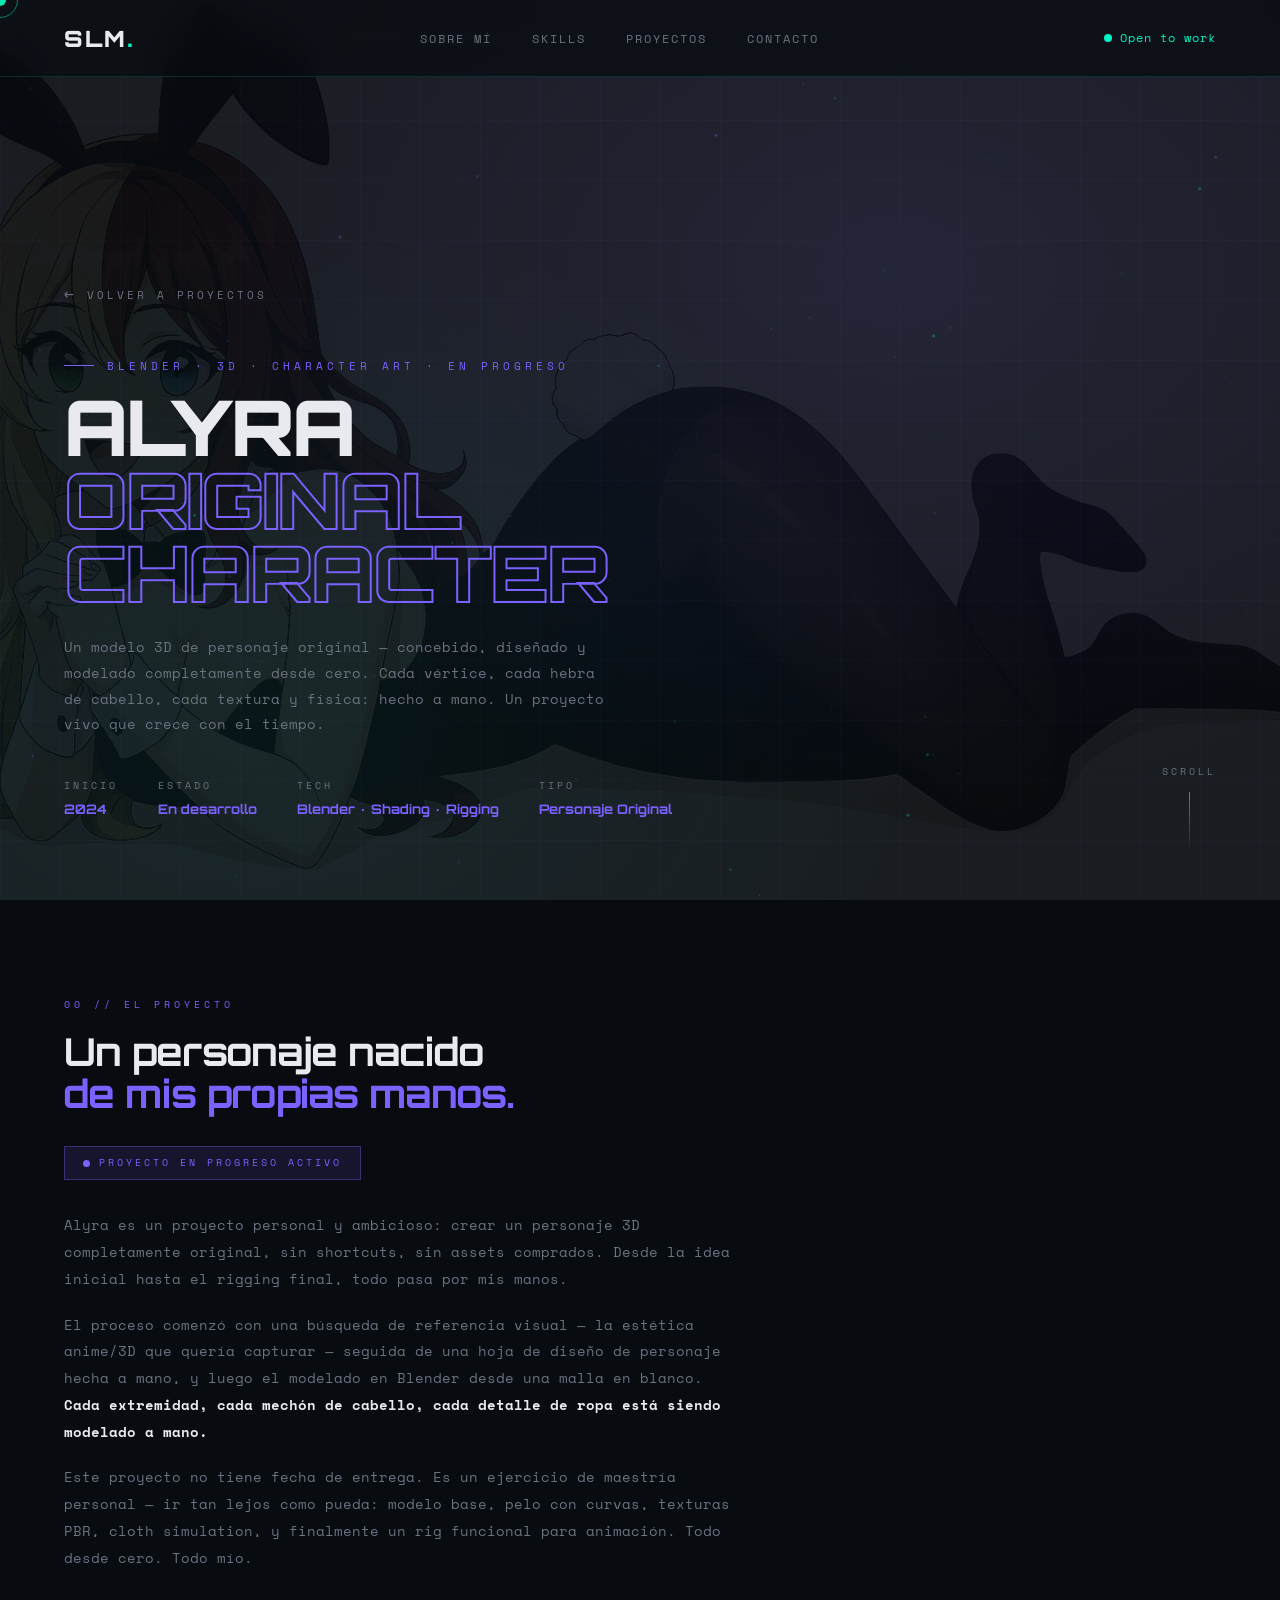
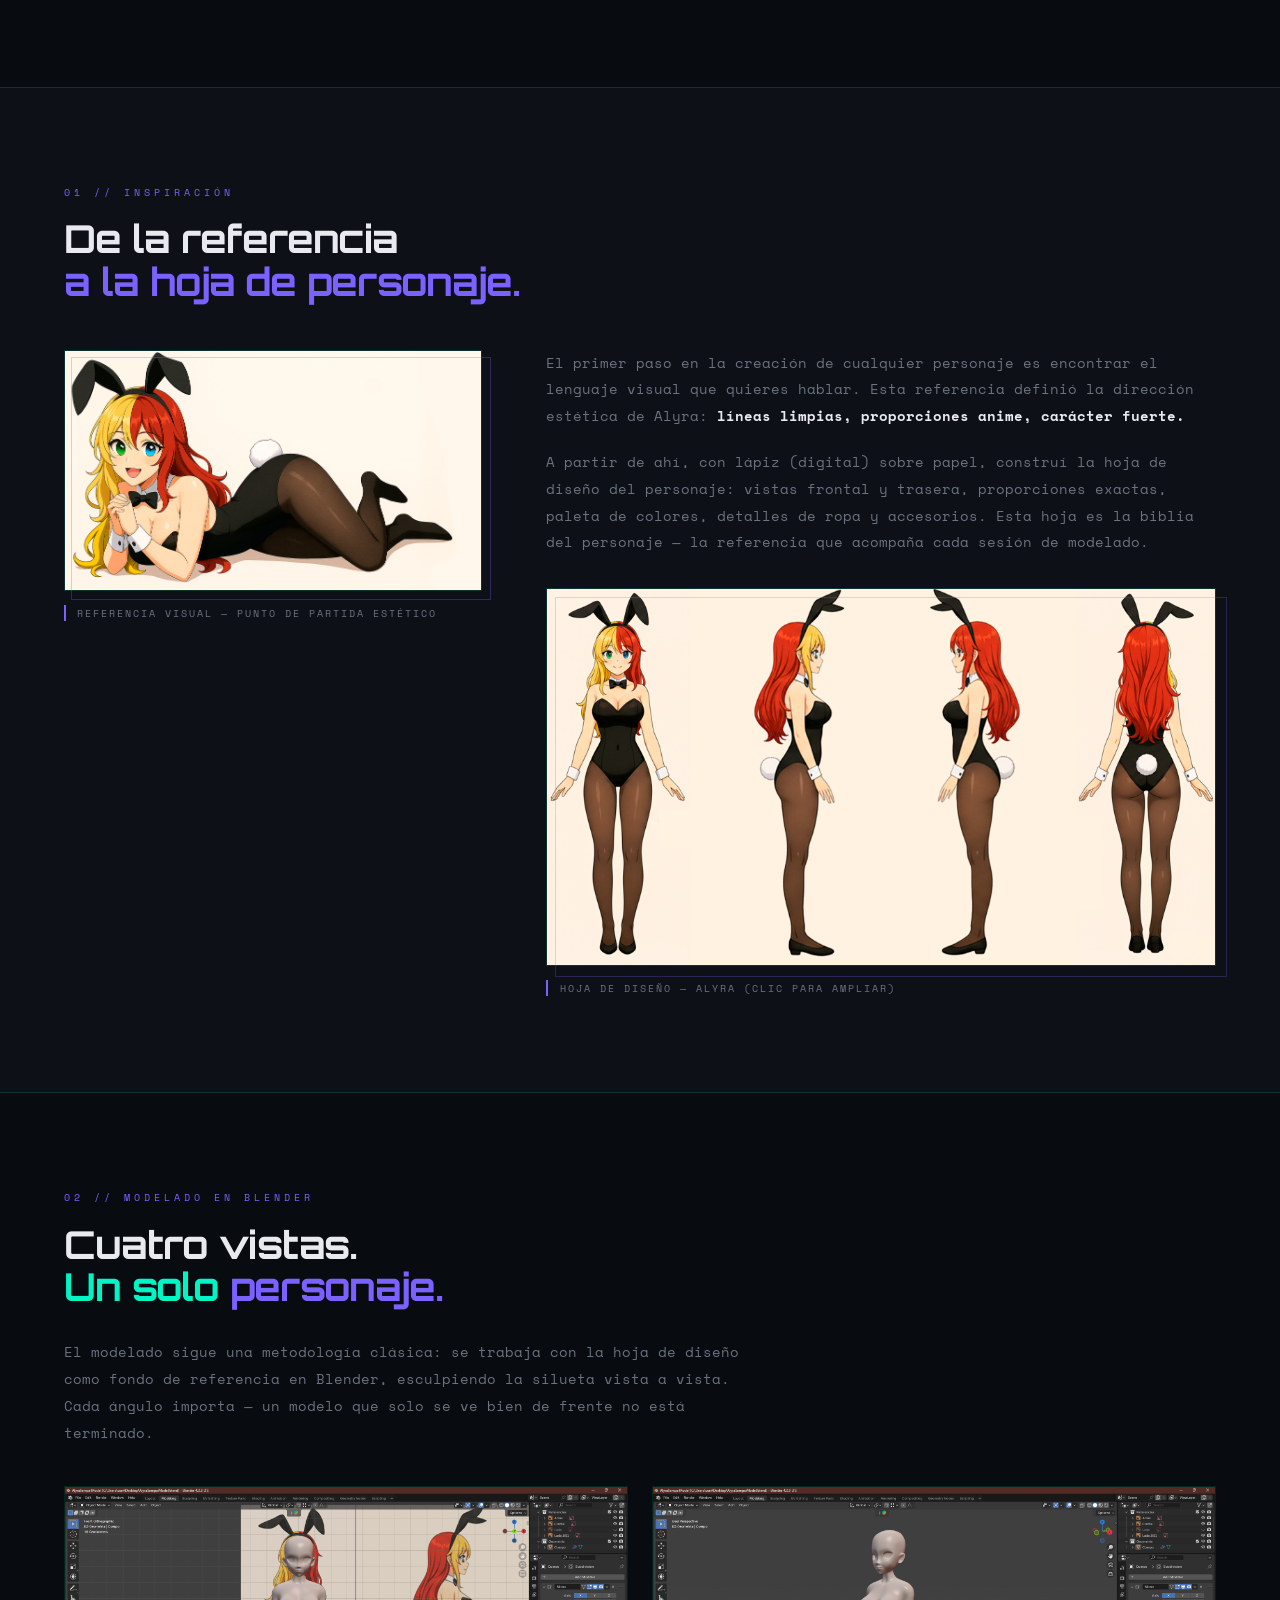
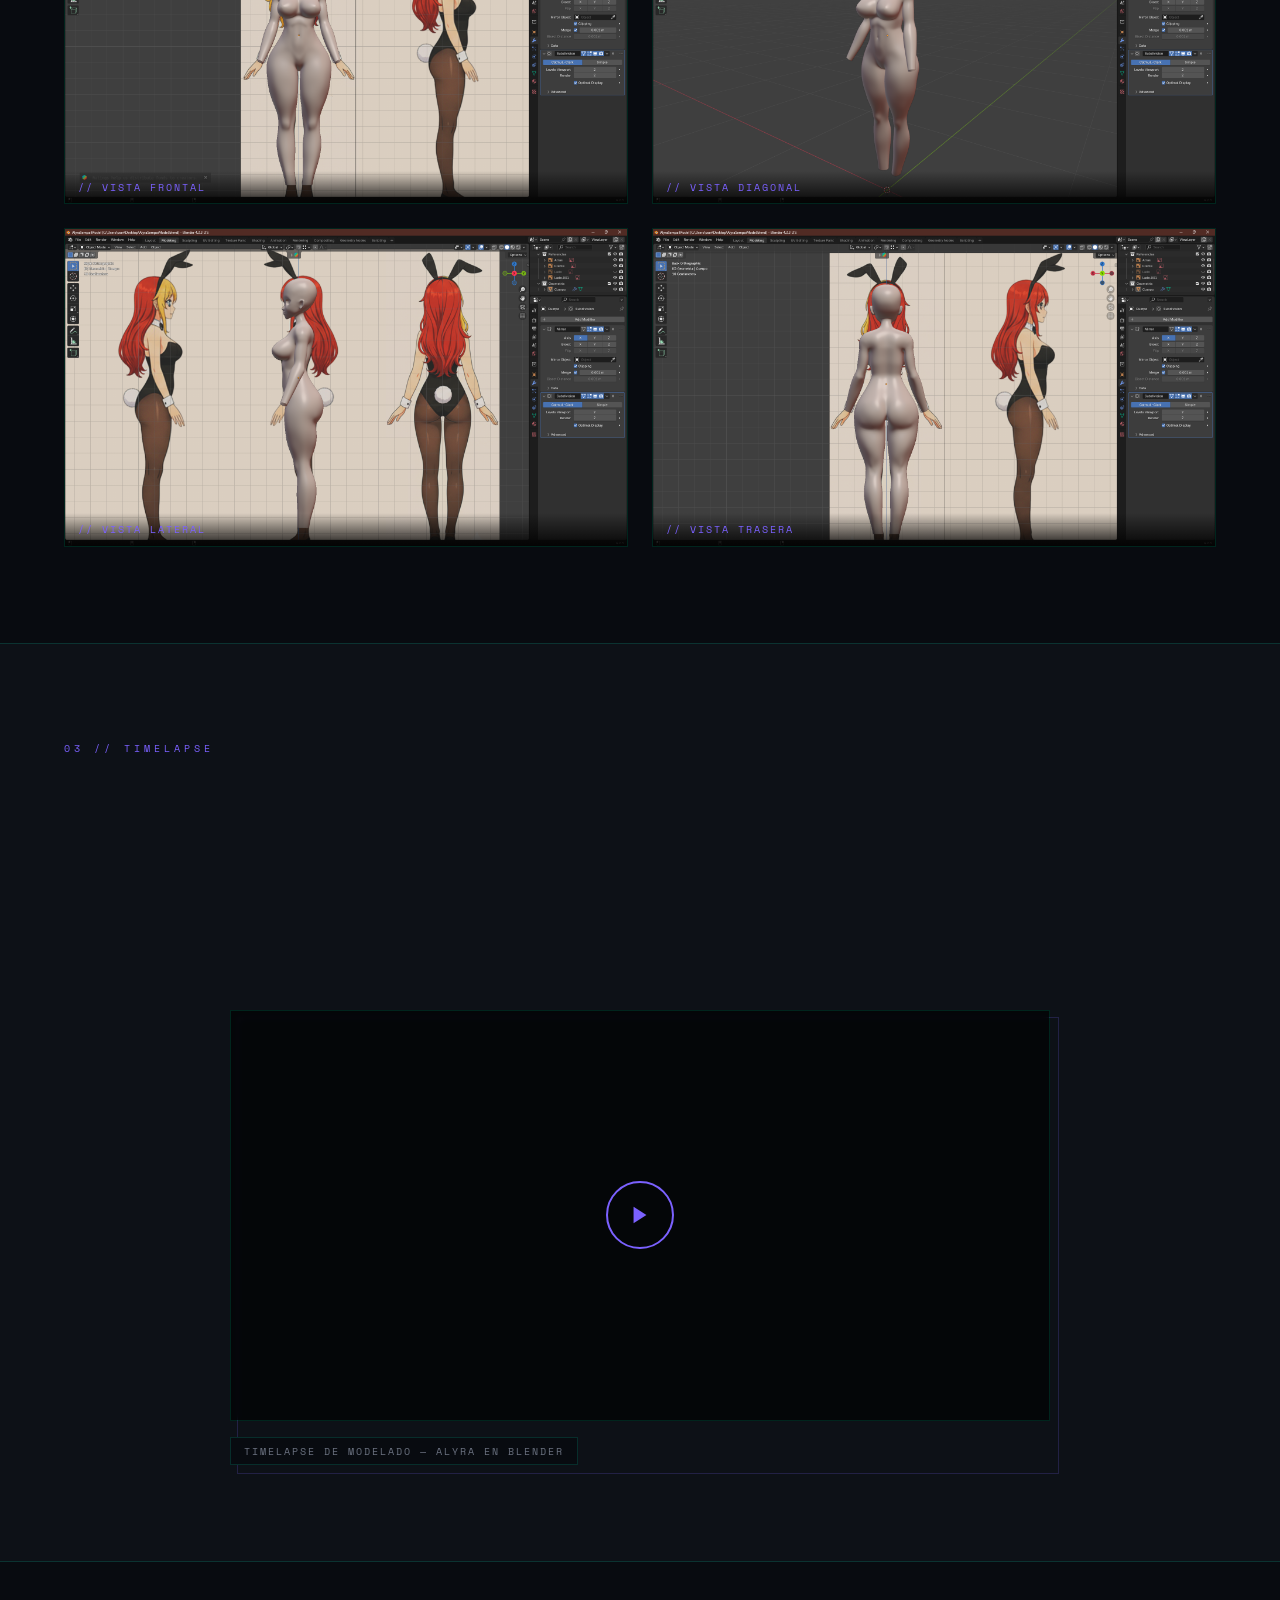
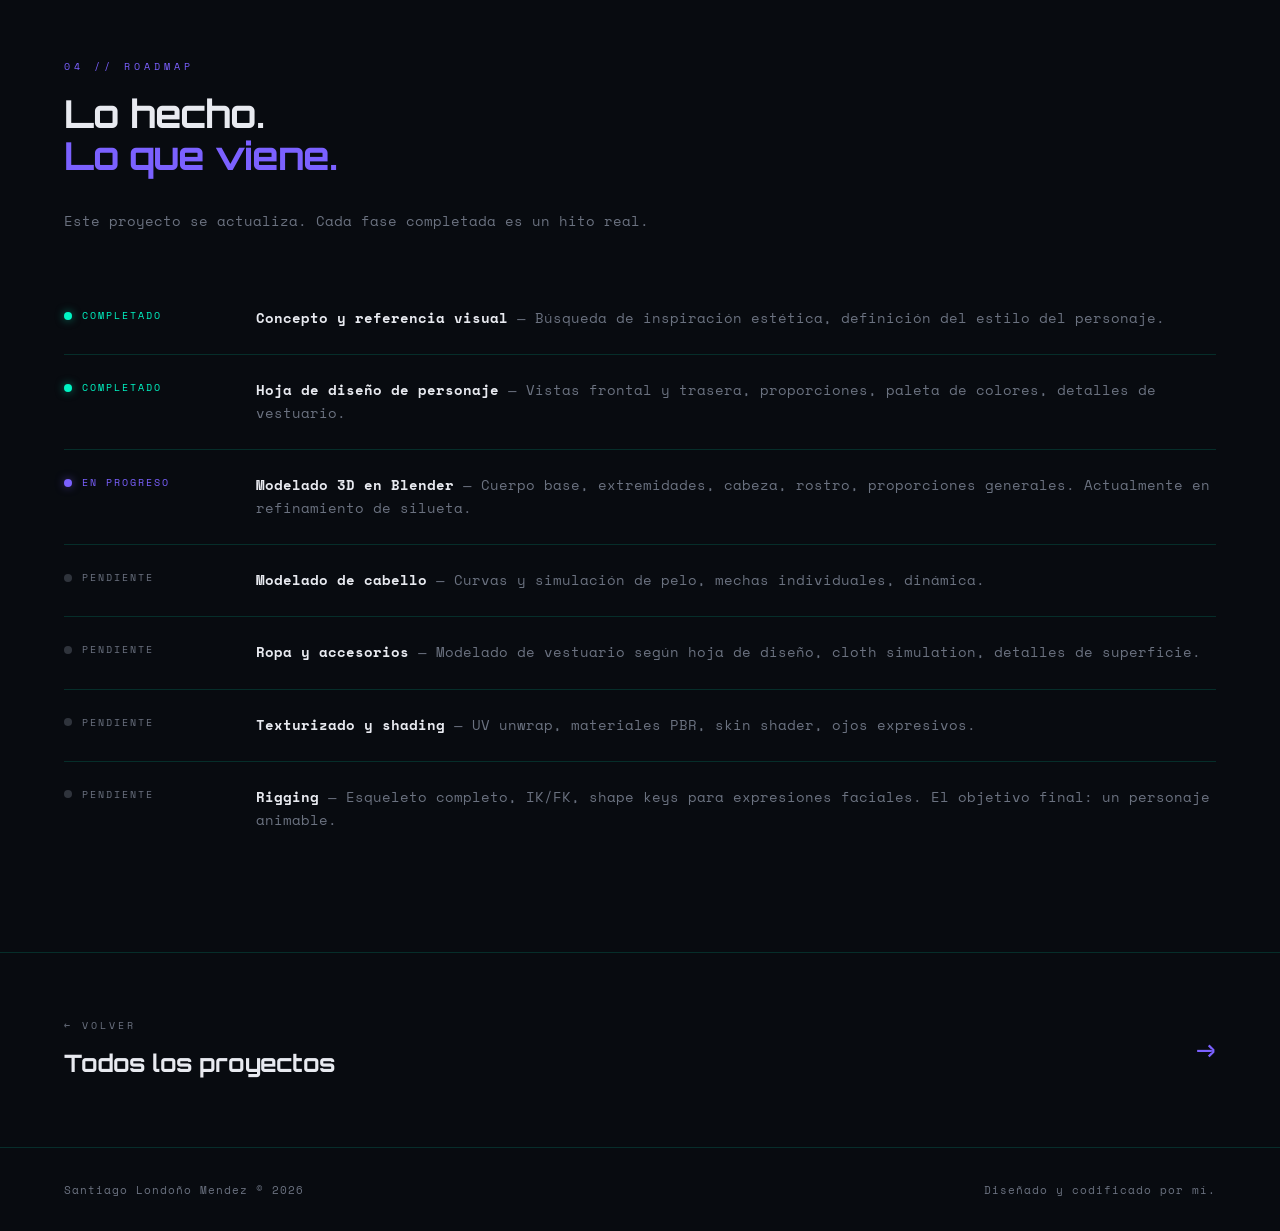
==== commit 88ecf389: "Avance2 estructura2" ====
--- a/alyra.html
+++ b/alyra.html
@@ -608,7 +608,7 @@
     <div class="reveal" style="max-width: 820px; margin: 0 auto;">
       <div class="media-container">
         <div class="video-player" data-vid="vid-alyra">
-          <video id="vid-alyra" src="Alyra/VideoAlyra.mp4" preload="metadata" playsinline></video>
+          <video id="vid-alyra" src="https://media.githubusercontent.com/media/SANTIAGOlmF14/portafolio-santiago/main/Alyra/VideoAlyra.mp4" preload="metadata" playsinline></video>
           <div class="vp-init-overlay" id="vpi-alyra">
             <button class="vp-big-btn">
               <svg viewBox="0 0 24 24" fill="currentColor" width="22" height="22"><polygon points="5,3 19,12 5,21"/></svg>
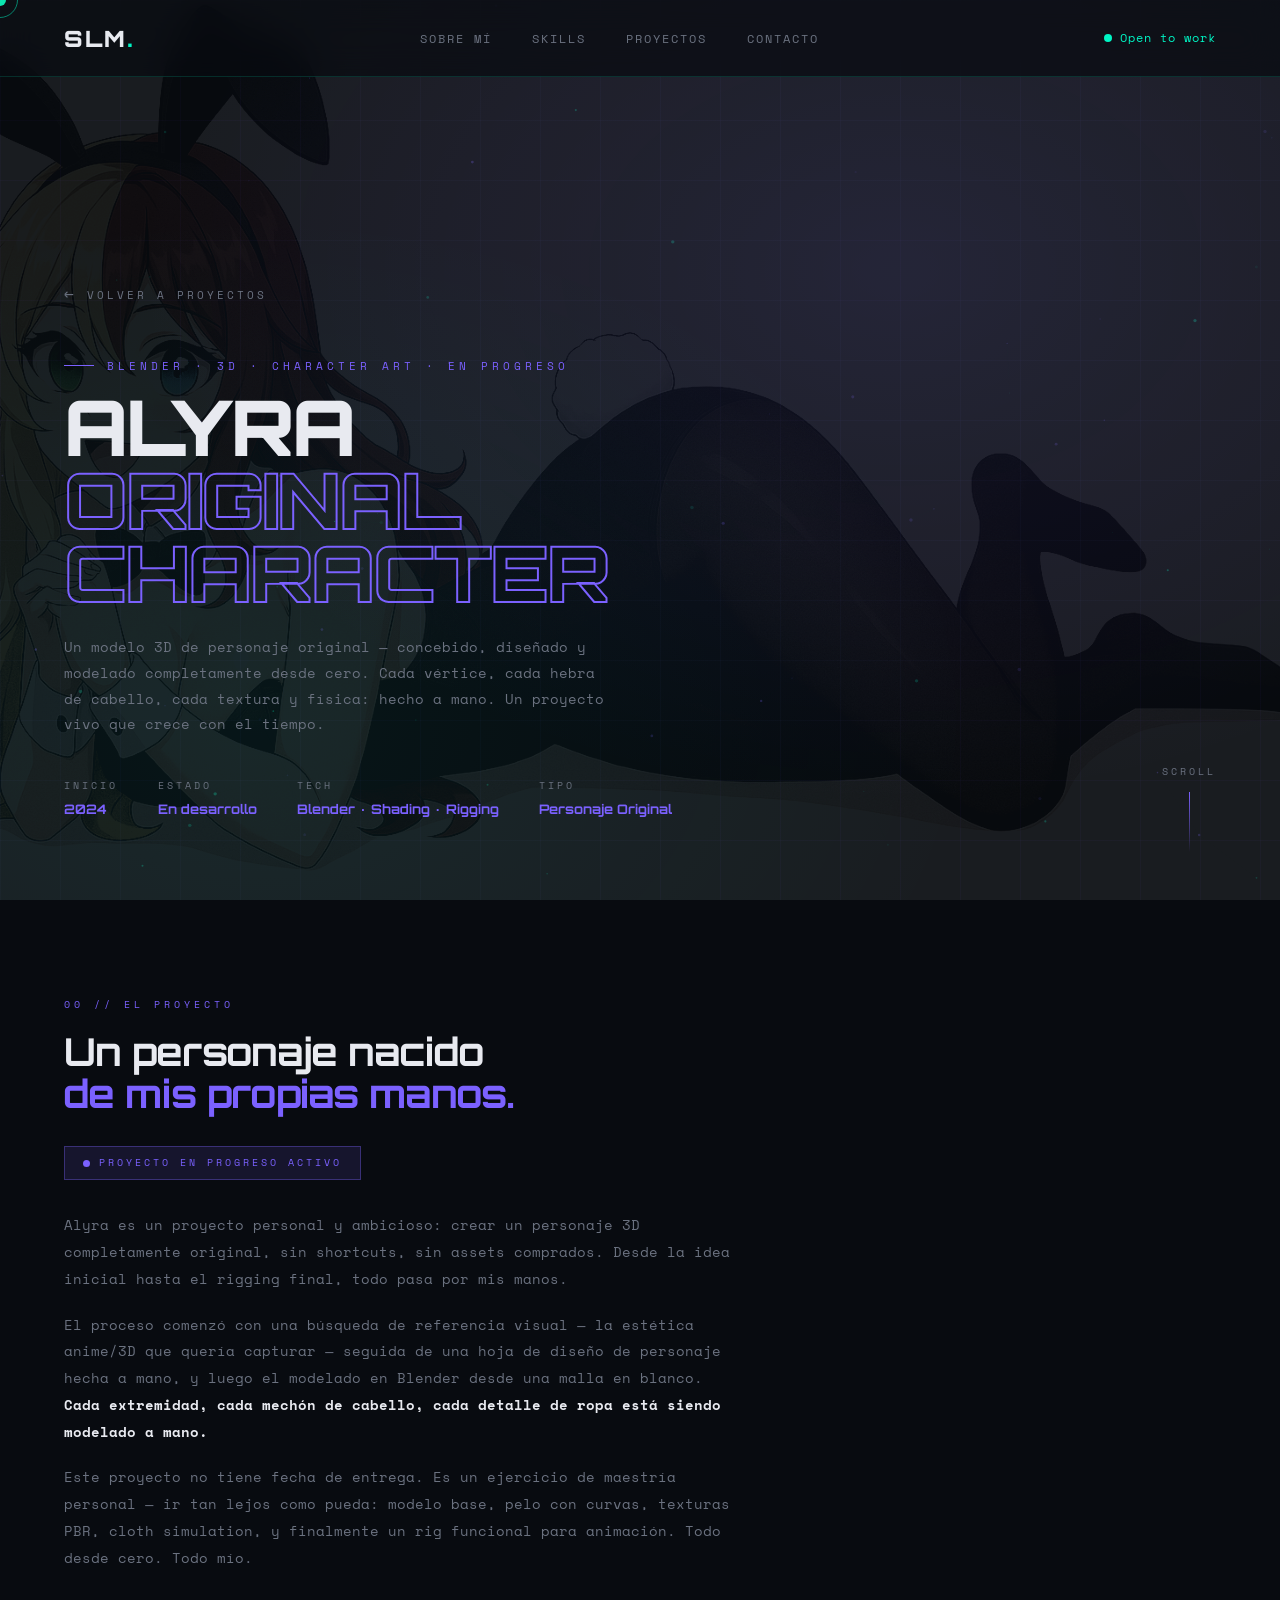
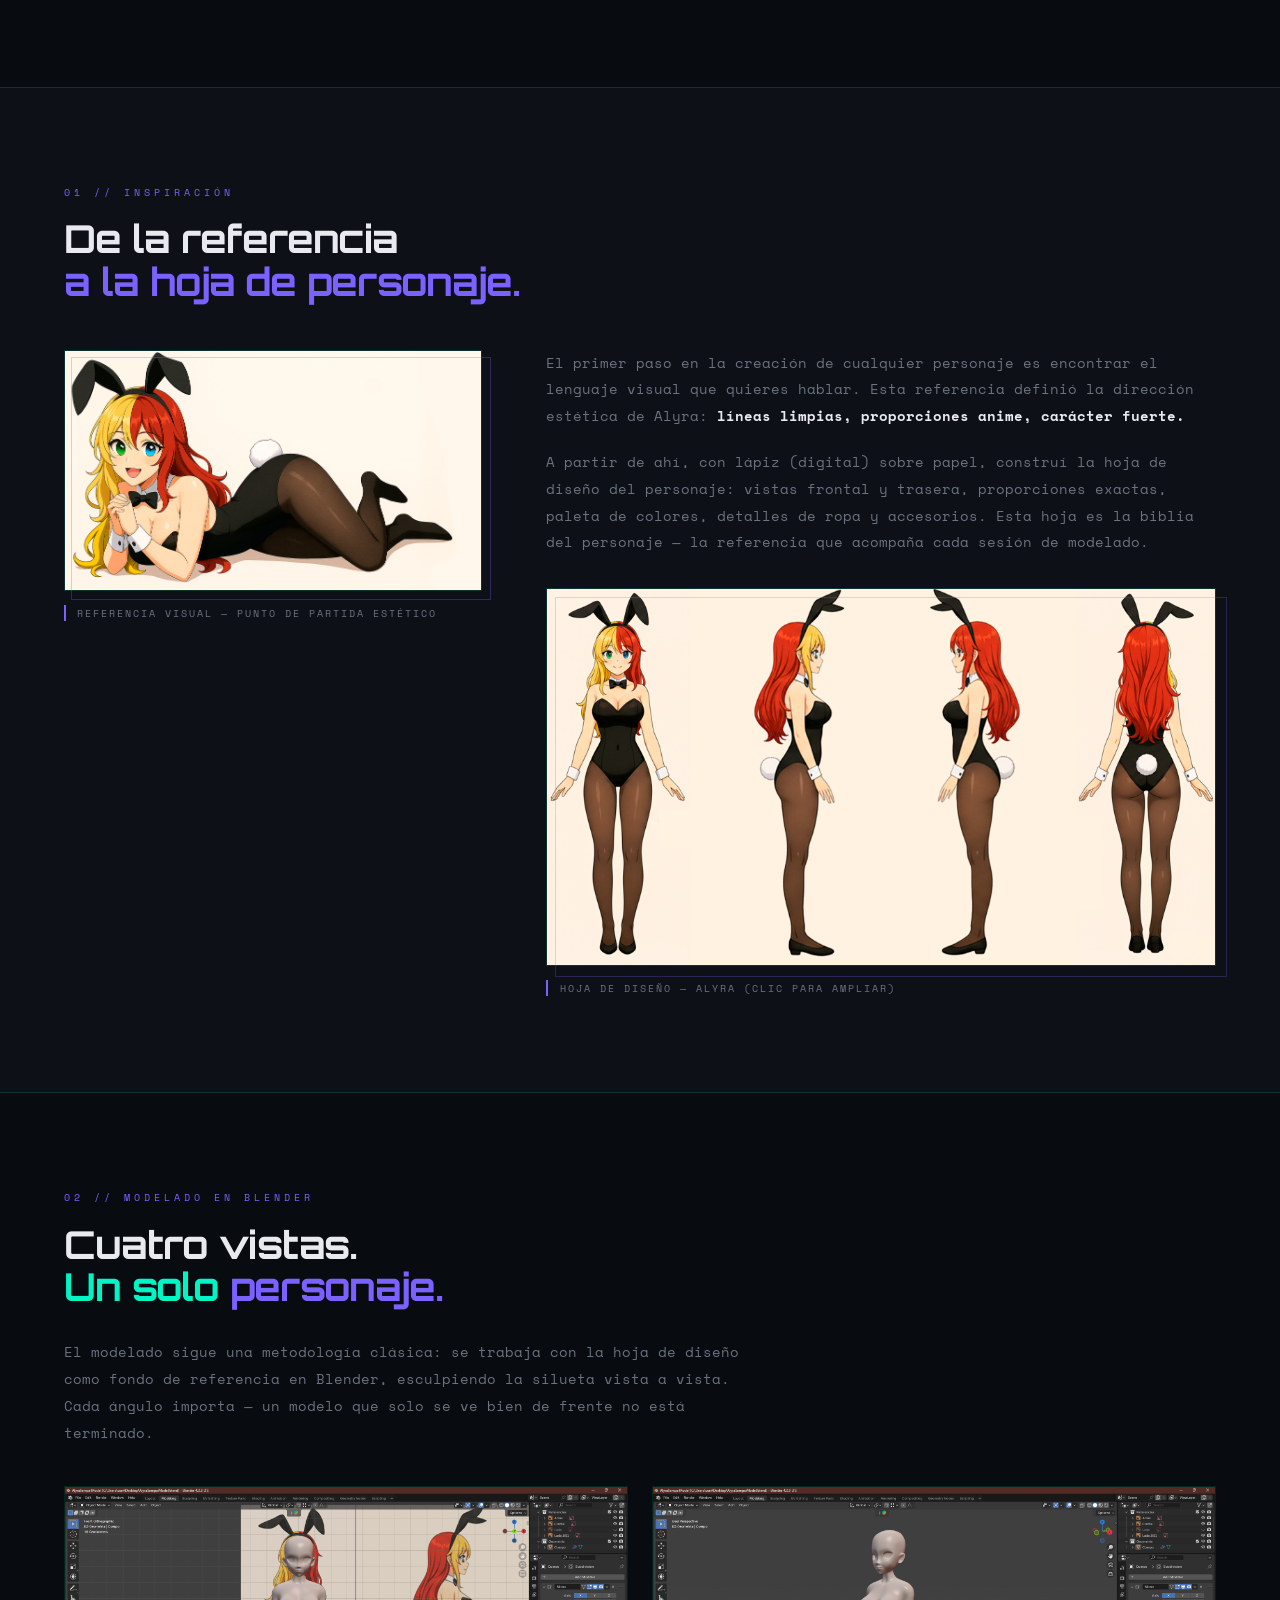
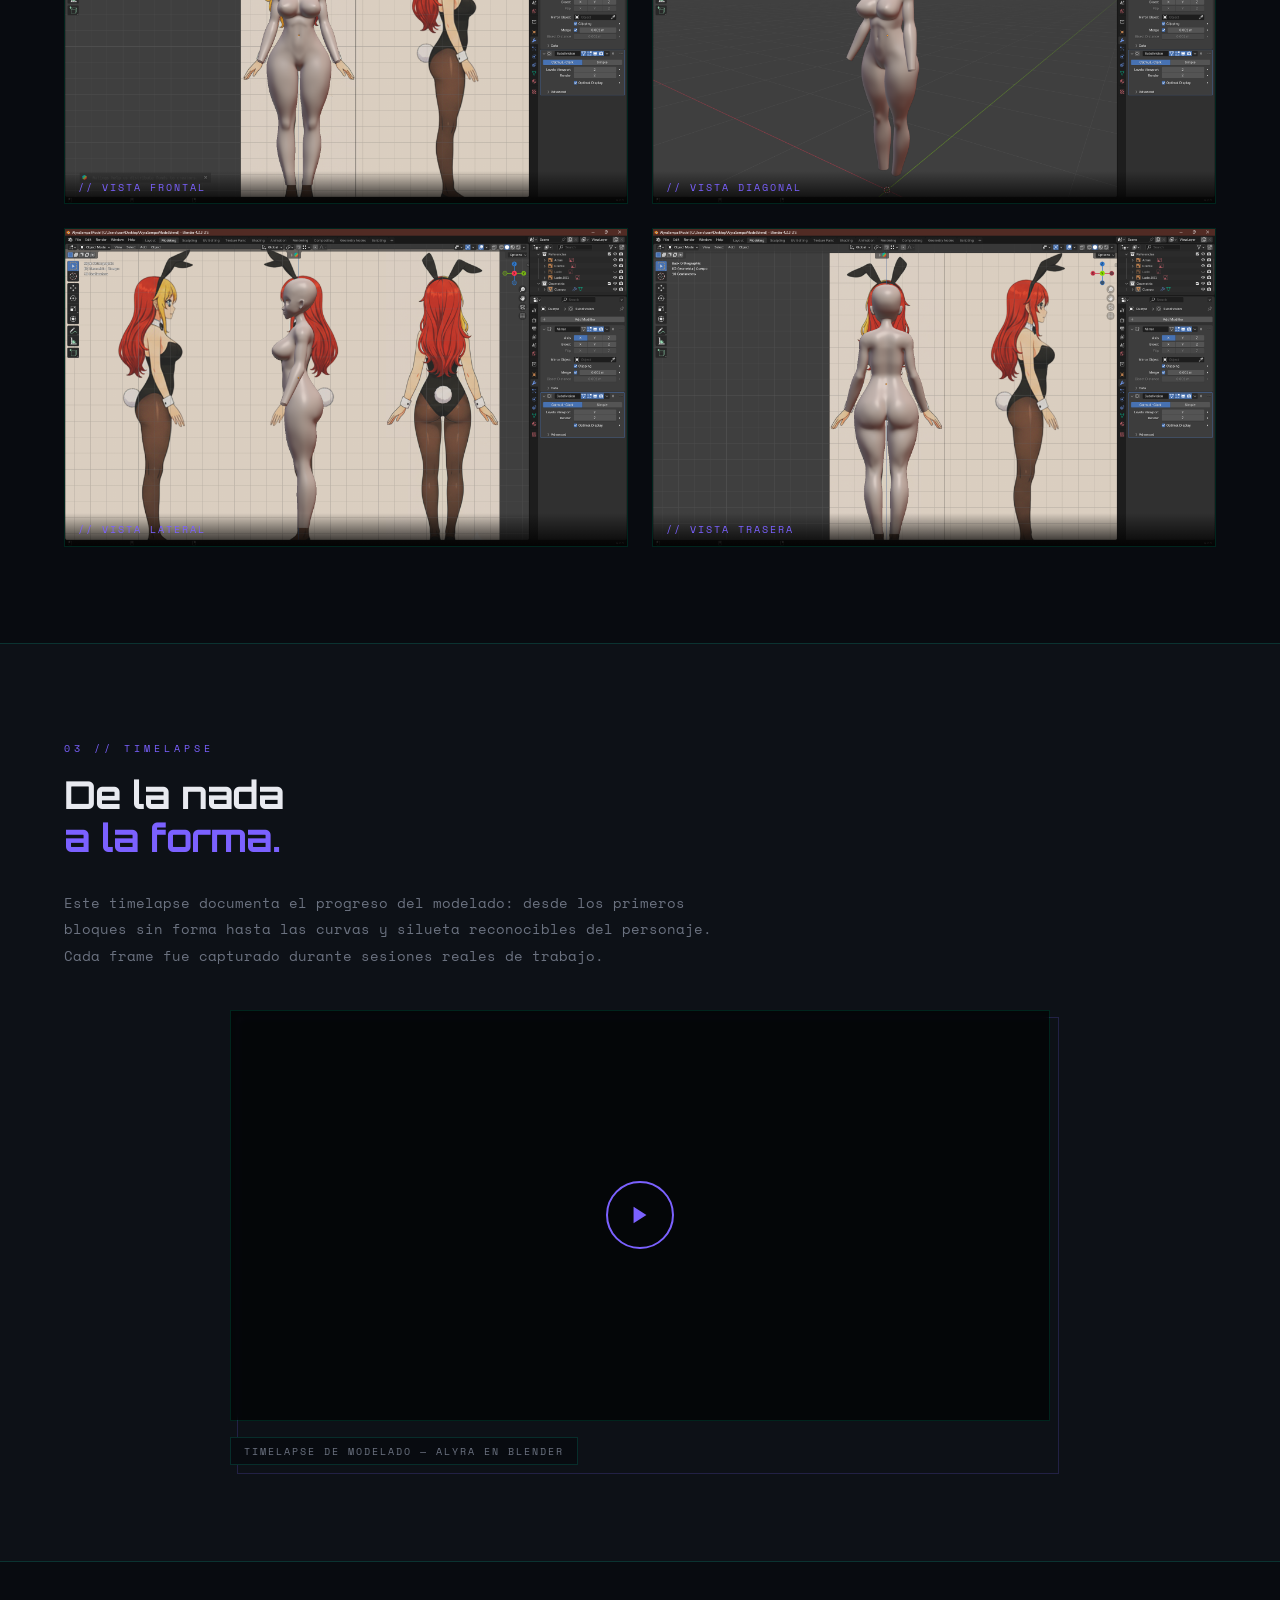
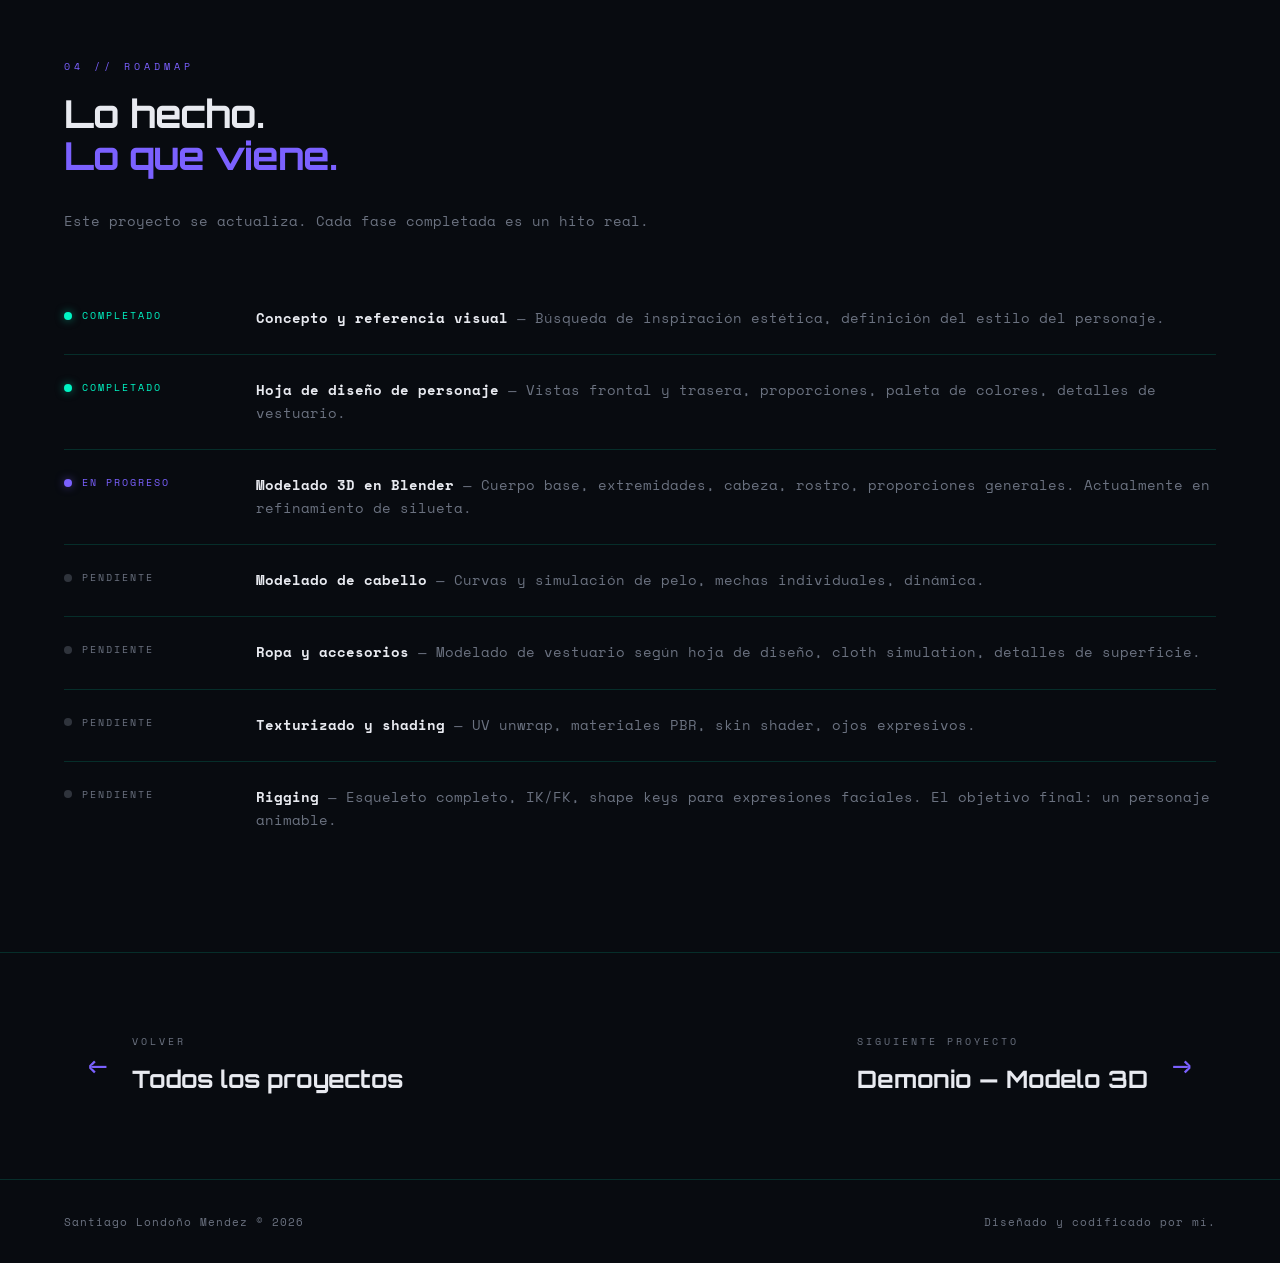
==== commit d5350321: "diablo diablo" ====
--- a/alyra.html
+++ b/alyra.html
@@ -304,6 +304,26 @@
     }
     .vp-seek-flash.show { opacity: 1; }
     .vp-btn.vp-fs { margin-left: auto; }
+    /* ── Volumen ── */
+    .vp-volume-wrap {
+      display: flex; align-items: center; gap: .4rem; flex-shrink: 0;
+    }
+    .vp-volume-slider {
+      -webkit-appearance: none; appearance: none;
+      width: 60px; height: 3px; border-radius: 2px; cursor: pointer;
+      background: linear-gradient(to right, var(--accent2) var(--vol, 100%), rgba(255,255,255,.2) var(--vol, 100%));
+      outline: none; border: none; flex-shrink: 0;
+    }
+    .vp-volume-slider::-webkit-slider-thumb {
+      -webkit-appearance: none; appearance: none;
+      width: 11px; height: 11px; border-radius: 50%;
+      background: var(--accent2); cursor: pointer;
+      box-shadow: 0 0 5px rgba(123,97,255,.6);
+    }
+    .vp-volume-slider::-moz-range-thumb {
+      width: 11px; height: 11px; border-radius: 50%; border: none;
+      background: var(--accent2); cursor: pointer;
+    }
 
     /* Fullscreen scaling */
     .video-player:-webkit-full-screen,
@@ -376,14 +396,22 @@
       border-top: 1px solid var(--border);
       padding: 4rem; display: flex;
       align-items: center; justify-content: space-between;
-      position: relative; z-index: 1; transition: background .3s;
-    }
-    .next-proj:hover { background: var(--bg2); }
+      position: relative; z-index: 1;
+    }
+    .next-proj-back, .next-proj-forward {
+      display: flex; align-items: center; gap: 1.5rem;
+      text-decoration: none; padding: 1rem 1.5rem;
+      transition: background .3s;
+      cursor: none;
+    }
+    .next-proj-back:hover, .next-proj-forward:hover { background: var(--bg2); }
     .next-label { font-size: .65rem; letter-spacing: 3px; color: var(--text-muted); text-transform: uppercase; margin-bottom: .5rem; }
     .next-title { font-family: var(--font-display); font-size: 1.5rem; font-weight: 700; color: var(--text); transition: color .3s; }
-    .next-proj:hover .next-title { color: var(--accent2); }
+    .next-proj-back:hover .next-title, .next-proj-forward:hover .next-title { color: var(--accent2); }
     .next-arrow { font-size: 2rem; color: var(--accent2); transition: transform .3s; }
-    .next-proj:hover .next-arrow { transform: translateX(8px); }
+    .next-arrow-left { font-size: 2rem; color: var(--accent2); transition: transform .3s; }
+    .next-proj-back:hover .next-arrow-left { transform: translateX(-8px); }
+    .next-proj-forward:hover .next-arrow { transform: translateX(8px); }
 
     /* ===== LIGHTBOX ===== */
     .lightbox-overlay {
@@ -419,7 +447,8 @@
       .inspiration-grid { grid-template-columns: 1fr; gap: 2.5rem; }
       .vistas-grid { grid-template-columns: 1fr; }
       .roadmap-item { grid-template-columns: 1fr; gap: .5rem; }
-      .next-proj { padding: 3rem 1.5rem; }
+      .next-proj { padding: 1.5rem; flex-direction: column; gap: 1rem; }
+      .next-proj-back, .next-proj-forward { width: 100%; justify-content: space-between; }
     }
   </style>
 </head>
@@ -631,6 +660,13 @@
               <div class="vp-progress-thumb"></div>
             </div>
             <span class="vp-time">0:00 / 0:00</span>
+            <div class="vp-volume-wrap">
+              <button class="vp-btn" data-action="mute" title="Silenciar / Activar sonido">
+                <svg class="icon-vol" viewBox="0 0 24 24" fill="currentColor" width="18" height="18"><path d="M3 9v6h4l5 5V4L7 9H3zm13.5 3A4.5 4.5 0 0 0 14 7.97v8.05c1.48-.73 2.5-2.25 2.5-4.02z"/></svg>
+                <svg class="icon-muted" viewBox="0 0 24 24" fill="currentColor" width="18" height="18" style="display:none"><path d="M16.5 12A4.5 4.5 0 0 0 14 7.97v2.21l2.45 2.45c.03-.2.05-.41.05-.63zm2.5 0c0 .94-.2 1.82-.54 2.64l1.51 1.51C20.63 14.91 21 13.5 21 12c0-4.28-2.99-7.86-7-8.77v2.06c2.89.86 5 3.54 5 6.71zM4.27 3L3 4.27 7.73 9H3v6h4l5 5v-6.73l4.25 4.25c-.67.52-1.42.93-2.25 1.18v2.06A8.99 8.99 0 0 0 17.73 19l2 2L21 19.73l-18-18zM12 4L9.91 6.09 12 8.18V4z"/></svg>
+              </button>
+              <input type="range" class="vp-volume-slider" data-action="volume" min="0" max="1" step="0.05" value="1" title="Volumen" style="--vol:100%">
+            </div>
             <button class="vp-btn vp-fs" data-action="fullscreen" title="Pantalla completa">
               <svg viewBox="0 0 24 24" fill="currentColor" width="16" height="16"><path d="M7 14H5v5h5v-2H7v-3zm-2-4h2V7h3V5H5v5zm12 7h-3v2h5v-5h-2v3zM14 5v2h3v3h2V5h-5z"/></svg>
             </button>
@@ -718,14 +754,22 @@
     </div>
   </section>
 
-  <!-- ── BACK ── -->
-  <a href="index.html#proyectos" class="next-proj">
-    <div>
-      <div class="next-label">← Volver</div>
-      <div class="next-title">Todos los proyectos</div>
-    </div>
-    <div class="next-arrow">→</div>
-  </a>
+  <div class="next-proj">
+    <a href="index.html#proyectos" class="next-proj-back">
+      <div class="next-arrow-left">←</div>
+      <div>
+        <div class="next-label">Volver</div>
+        <div class="next-title">Todos los proyectos</div>
+      </div>
+    </a>
+    <a href="demonio.html" class="next-proj-forward">
+      <div>
+        <div class="next-label">Siguiente proyecto</div>
+        <div class="next-title">Demonio — Modelo 3D</div>
+      </div>
+      <div class="next-arrow">→</div>
+    </a>
+  </div>
 
   <footer class="footer">
     <span>Santiago Londoño Mendez © 2026</span>
@@ -830,6 +874,34 @@
         document.addEventListener('webkitfullscreenchange', updateFsIcon);
       });
 
+      /* ── mute / volumen ── */
+      var muteBtn = player.querySelector('[data-action="mute"]');
+      var volSlider = player.querySelector('[data-action="volume"]');
+      function syncVolIcons() {
+        if (!muteBtn) return;
+        var isMuted = video.muted || video.volume === 0;
+        var iconVol   = muteBtn.querySelector('.icon-vol');
+        var iconMuted = muteBtn.querySelector('.icon-muted');
+        if (iconVol)   iconVol.style.display   = isMuted ? 'none'  : 'block';
+        if (iconMuted) iconMuted.style.display  = isMuted ? 'block' : 'none';
+      }
+      if (muteBtn) muteBtn.addEventListener('click', function(e) {
+        e.stopPropagation();
+        video.muted = !video.muted;
+        if (volSlider) {
+          volSlider.value = video.muted ? 0 : video.volume;
+          volSlider.style.setProperty('--vol', (video.muted ? 0 : video.volume * 100) + '%');
+        }
+        syncVolIcons();
+      });
+      if (volSlider) volSlider.addEventListener('input', function(e) {
+        e.stopPropagation();
+        video.volume = parseFloat(this.value);
+        video.muted  = video.volume === 0;
+        this.style.setProperty('--vol', (video.volume * 100) + '%');
+        syncVolIcons();
+      });
+
       player.querySelectorAll('[data-action="rewind"]').forEach(function(btn) {
         btn.addEventListener('click', function(e) {
           e.stopPropagation();
--- a/styles.css
+++ b/styles.css
@@ -393,3 +393,61 @@
   .hero-title { font-size:3rem; }
   .hero-img-wrap { width:200px; height:275px; }
 }
+
+/* ===== FULLSCREEN — Video presentación ===== */
+.presentacion-wrap:-webkit-full-screen,
+.presentacion-wrap:fullscreen {
+  background: #000;
+  width: 100vw !important;
+  height: 100vh !important;
+  cursor: none !important;
+}
+.presentacion-wrap:-webkit-full-screen video,
+.presentacion-wrap:fullscreen video {
+  width: 100vw !important;
+  height: 100vh !important;
+  object-fit: contain !important;
+  cursor: none !important;
+}
+.presentacion-wrap:-webkit-full-screen #pres-controls,
+.presentacion-wrap:fullscreen #pres-controls {
+  position: fixed !important;
+  bottom: 0 !important;
+  left: 0 !important;
+  right: 0 !important;
+  z-index: 2147483647 !important;
+  cursor: none !important;
+}
+.presentacion-wrap:-webkit-full-screen #pres-controls *,
+.presentacion-wrap:fullscreen #pres-controls * {
+  cursor: none !important;
+}
+.presentacion-wrap:-webkit-full-screen #pres-track,
+.presentacion-wrap:fullscreen #pres-track {
+  height: 8px !important;
+  cursor: none !important;
+}
+
+/* Cursor personalizado dentro del fullscreen */
+.fs-cursor {
+  width: 12px; height: 12px;
+  background: var(--accent);
+  border-radius: 50%;
+  position: fixed;
+  pointer-events: none;
+  z-index: 2147483647;
+  transform: translate(-50%, -50%);
+  mix-blend-mode: difference;
+  transition: width .2s, height .2s;
+}
+.fs-trail {
+  width: 36px; height: 36px;
+  border: 1px solid var(--accent);
+  border-radius: 50%;
+  position: fixed;
+  pointer-events: none;
+  z-index: 2147483646;
+  transform: translate(-50%, -50%);
+  opacity: 0.5;
+  transition: width .2s, height .2s;
+}
